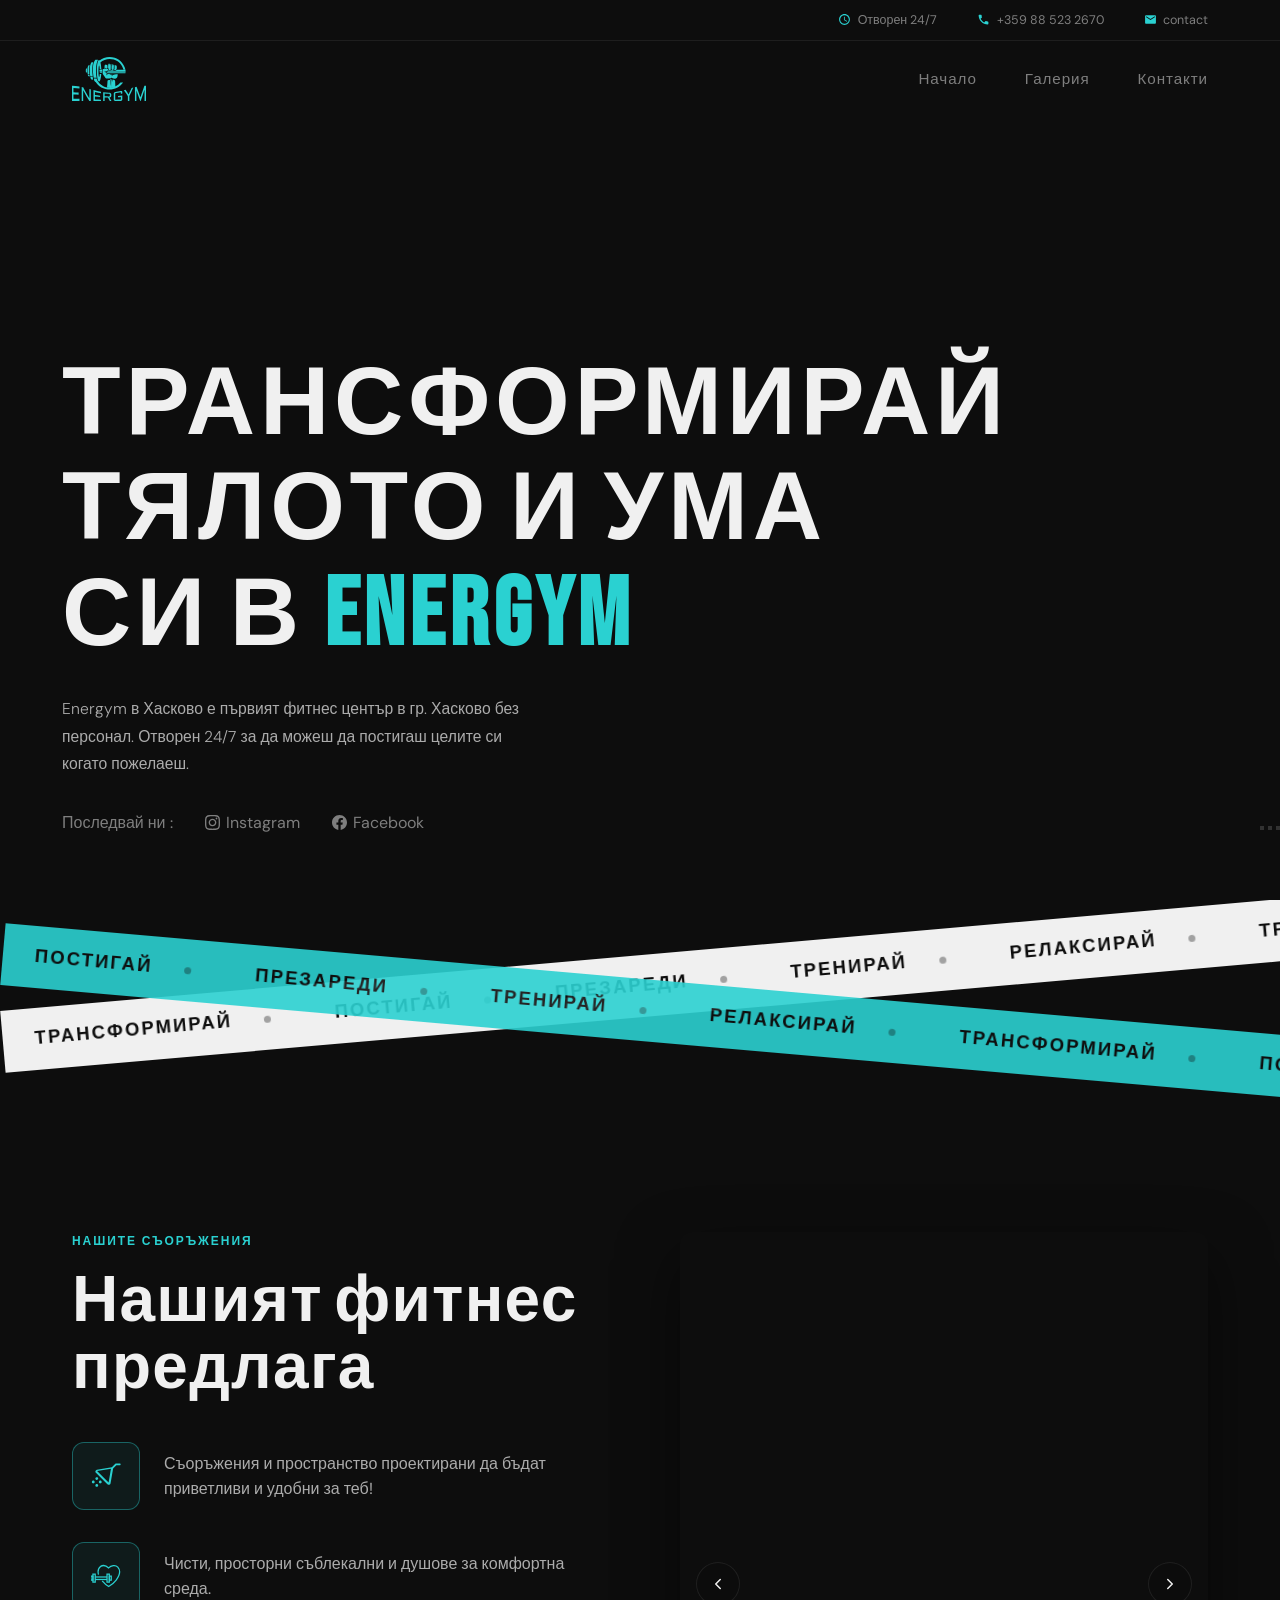
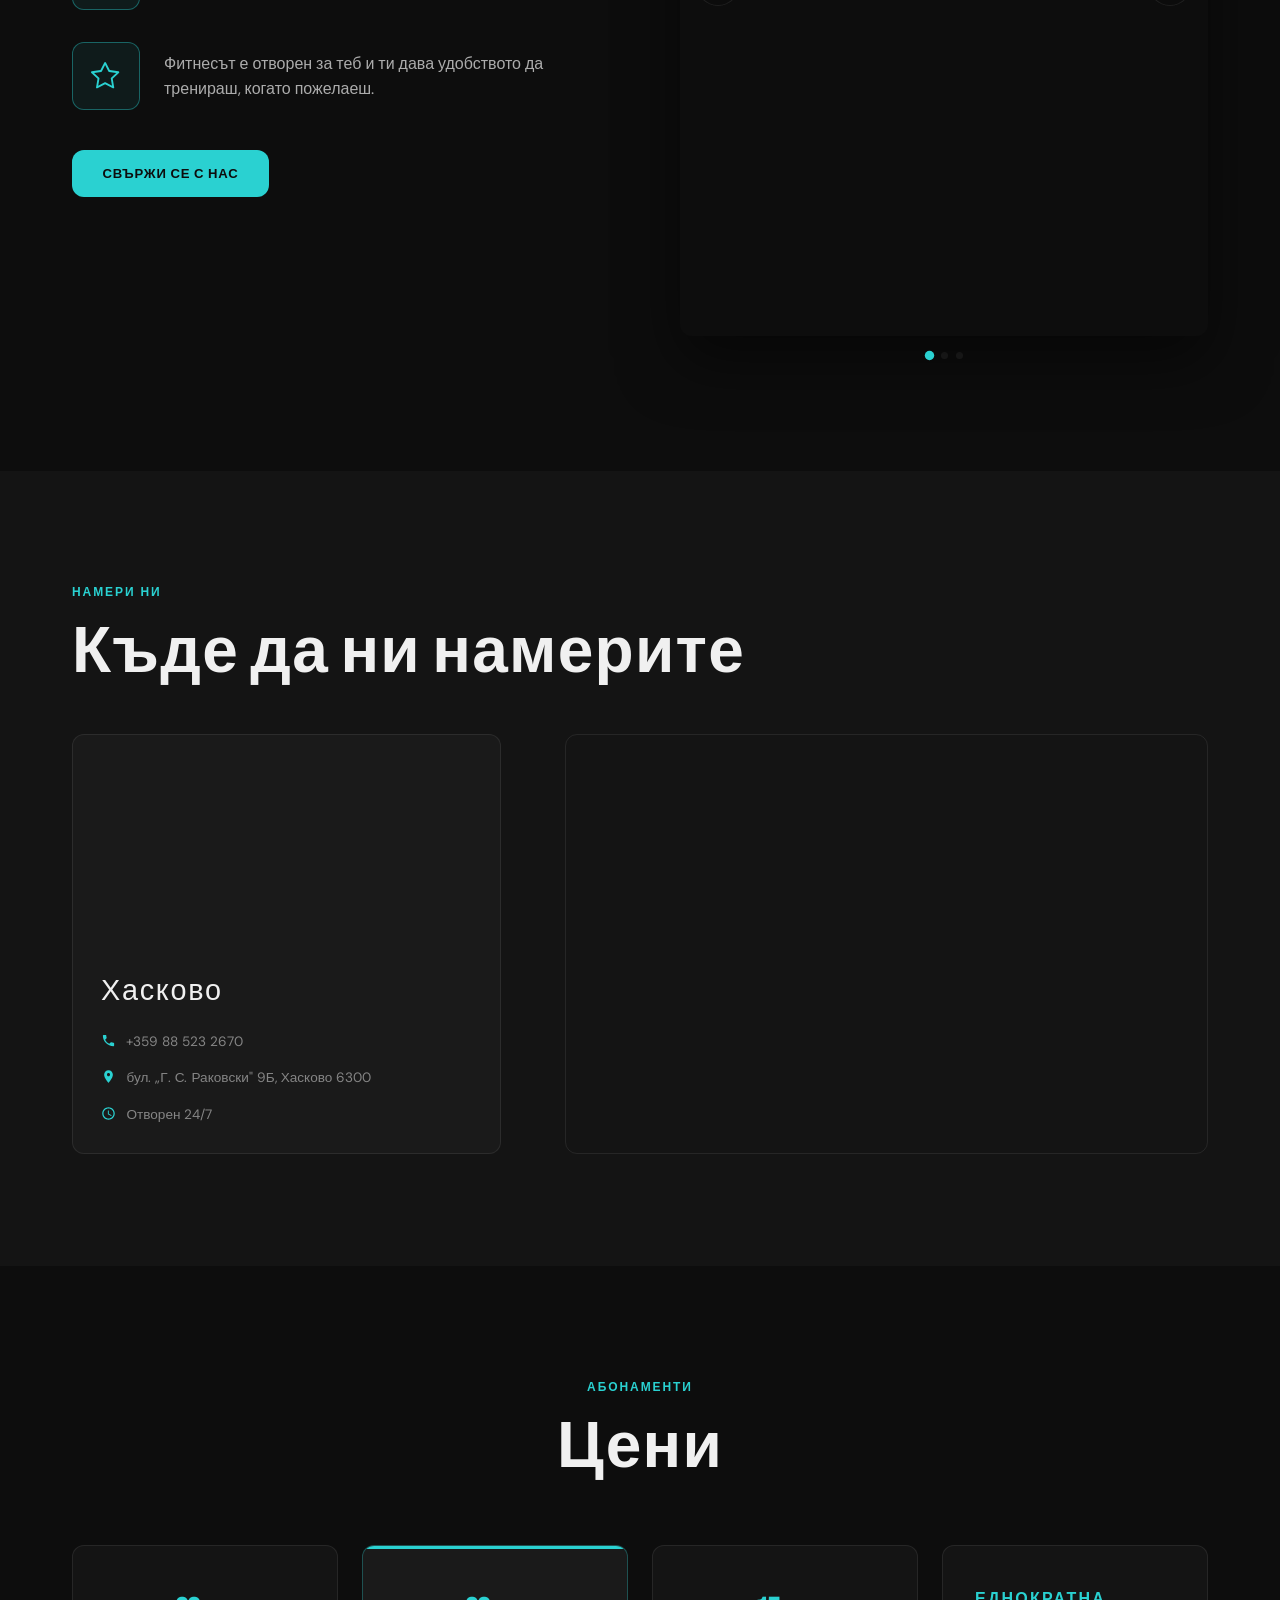
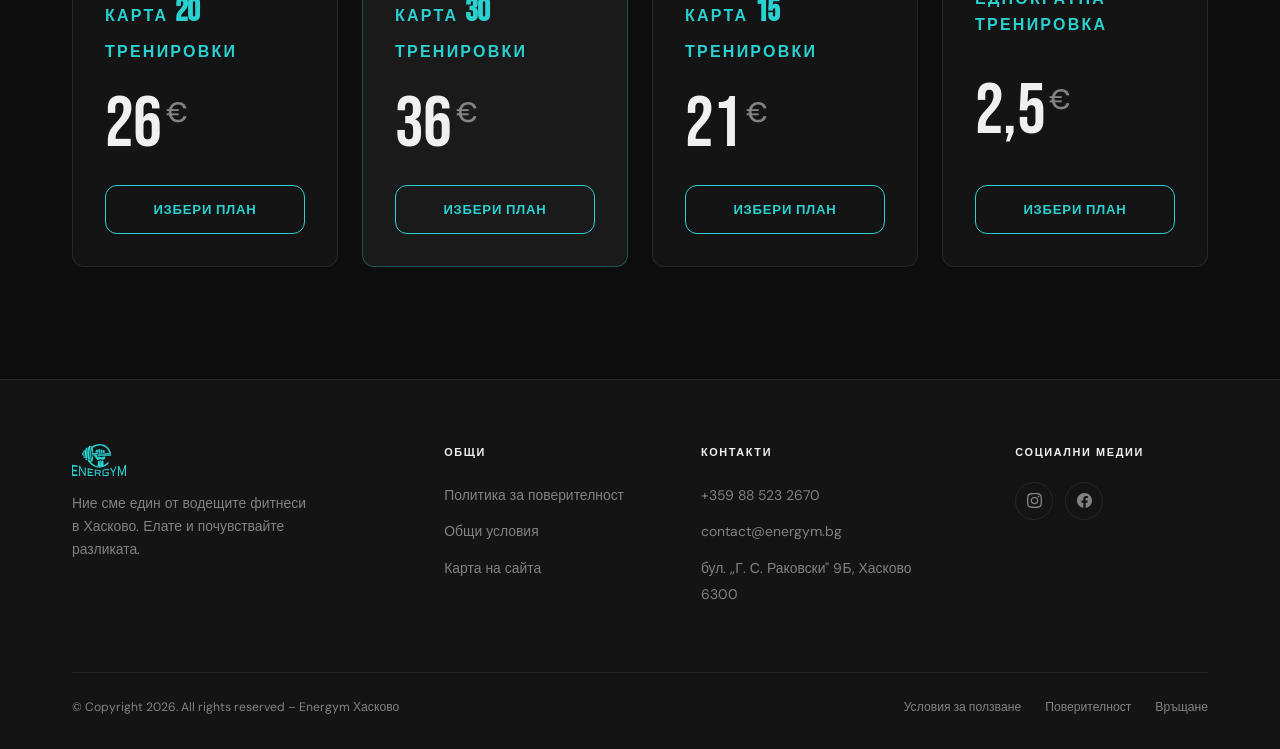
==== index.html @ 78f3a643 "buttons and pricing" ====
<!DOCTYPE html>
<html lang="bg">
<head>
  <meta charset="UTF-8" />
  <meta name="viewport" content="width=device-width, initial-scale=1.0" />
  <title>Energym – feel the change</title>
  <meta name="description" content="Energym е фитнес центърът за всеки, който иска да подобри формата си в модерна, добре оборудвана и подкрепяща среда." />

  <!-- Open Graph -->
  <meta property="og:title"       content="Energym – feel the change" />
  <meta property="og:description" content="Energym е фитнес център в град Хасково." />
  <meta property="og:type"        content="website" />
  <meta property="og:image"       content="assets/images/gym person background.avif" />

  <!-- Favicon (teal version for browser tab) -->
  <link rel="icon" type="image/svg+xml" href="assets/icons/favicon.svg" />

  <!-- Google Fonts -->
  <link rel="preconnect" href="https://fonts.googleapis.com" />
  <link rel="preconnect" href="https://fonts.gstatic.com" crossorigin />
  <link href="https://fonts.googleapis.com/css2?family=Bebas+Neue&family=DM+Sans:ital,opsz,wght@0,9..40,300;0,9..40,400;0,9..40,500;0,9..40,600;1,9..40,300&display=swap" rel="stylesheet" />

  <!-- Stylesheets (load order matters) -->
  <link rel="stylesheet" href="css/tokens.css" />
  <link rel="stylesheet" href="css/base.css" />
  <link rel="stylesheet" href="css/components.css" />
  <link rel="stylesheet" href="css/nav.css" />
  <link rel="stylesheet" href="css/hero.css" />
  <link rel="stylesheet" href="css/ticker.css" />
  <link rel="stylesheet" href="css/facilities.css" />
  <link rel="stylesheet" href="css/location.css" />
  <link rel="stylesheet" href="css/pricing.css" />
  <link rel="stylesheet" href="css/footer.css" />
</head>

<body>

  <!-- ============================================================
       NAVIGATION HEADER
       ============================================================ -->
  
  <header class="site-header" id="site-header">

  <!-- Top info bar — desktop only, hidden on tablet/mobile -->
  <div class="nav-topbar">
    <div class="nav-topbar-inner">

      <div class="nav-topbar-item">
        <svg viewBox="0 0 24 24" xmlns="http://www.w3.org/2000/svg" aria-hidden="true">
          <path d="M12 2C6.48 2 2 6.48 2 12s4.48 10 10 10 10-4.48 10-10S17.52 2 12 2zm0 18c-4.42 0-8-3.58-8-8s3.58-8 8-8 8 3.58 8 8-3.58 8-8 8zm.5-13H11v6l5.25 3.15.75-1.23-4.5-2.67V7z"/>
        </svg>
        <span>Отворен 24/7</span>
      </div>

      <div class="nav-topbar-item">
        <svg viewBox="0 0 24 24" xmlns="http://www.w3.org/2000/svg" aria-hidden="true">
          <path d="M6.62 10.79c1.44 2.83 3.76 5.14 6.59 6.59l2.2-2.2c.27-.27.67-.36 1.02-.24 1.12.37 2.33.57 3.57.57.55 0 1 .45 1 1V20c0 .55-.45 1-1 1-9.39 0-17-7.61-17-17 0-.55.45-1 1-1h3.5c.55 0 1 .45 1 1 0 1.25.2 2.45.57 3.57.11.35.03.74-.25 1.02l-2.2 2.2z"/>
        </svg>
        <a href="tel:+359885232670">+359 88 523 2670</a>
      </div>

      <div class="nav-topbar-item">
        <svg viewBox="0 0 24 24" xmlns="http://www.w3.org/2000/svg" aria-hidden="true">
          <path d="M20 4H4c-1.1 0-2 .9-2 2v12c0 1.1.9 2 2 2h16c1.1 0 2-.9 2-2V6c0-1.1-.9-2-2-2zm0 4l-8 5-8-5V6l8 5 8-5v2z"/>
        </svg>
        <a href="mailto:contact@energym.bg">contact</a>
      </div>

    </div>
  </div>

  <!-- Main nav row: logo + desktop links -->
  <div class="nav-main-row">

    <!-- Logo — always visible, always left -->
    <a href="index.html" class="nav-logo-link" aria-label="Energym home">
      <img src="assets/icons/logo.svg" alt="Energym logo" class="nav-logo-img" />
    </a>

    <!-- Desktop links — hidden on tablet and mobile -->
    <nav aria-label="Main navigation">
      <ul class="nav-links" role="list">
        <li><a href="#hero">Начало</a></li>
        <li><a href="#gallery">Галерия</a></li>
        <li><a href="#contact">Контакти</a></li>
      </ul>
    </nav>

    <!-- Hamburger — visible on tablet and mobile only -->
    <button class="nav-toggle" id="nav-toggle" aria-label="Open menu" aria-expanded="false">
      <span></span>
      <span></span>
      <span></span>
    </button>

  </div>

</header>

<!-- Mobile/tablet overlay menu -->
<nav class="mobile-menu" id="mobile-menu" aria-label="Mobile navigation">
  <button class="mobile-close" id="mobile-close" aria-label="Close menu">✕</button>
  <a href="#hero">Начало</a>
  <a href="#gallery">Галерия</a>
  <a href="#contact">Контакти</a>
</nav>




  <!-- ============================================================
       HERO
       ============================================================ -->
  <section class="hero" id="hero" aria-label="Hero">

    <!-- Rotating background images -->
    <div class="hero-bg" aria-hidden="true">
      <div class="hero-bg-slide active"></div>
      <div class="hero-bg-slide"></div>
      <div class="hero-bg-slide"></div>
    </div>

    <!-- Dark gradient overlay -->
    <div class="hero-overlay" aria-hidden="true"></div>

    <!-- Text content -->
    <div class="hero-content">
      <h1 class="hero-title reveal">
        Трансформирай<br />
        тялото и ума<br />
        си в <span class="highlight">energym</span>
      </h1>

      <p class="hero-subtitle reveal reveal-d1">
        Energym в Хасково е първият фитнес център в гр. Хасково без персонал.
        Отворен 24/7 за да можеш да постигаш целите си когато пожелаеш.
      </p>

       <!-- Hero actions invisible for
        <div class="hero-actions reveal reveal-d2">
        <a href="#pricing" class="btn btn-primary">Виж цените</a>
        <a href="#about"   class="btn btn-outline">Научи повече</a>
      </div>
      -->
     

      <div class="hero-social reveal reveal-d3">
        <span>Последвай ни :</span>

        <a href="https://www.instagram.com/energym_haskovo/"
           class="hero-social-link"
           target="_blank" rel="noopener"
           aria-label="Instagram">
          <!-- Instagram icon -->
          <svg viewBox="0 0 24 24" xmlns="http://www.w3.org/2000/svg" aria-hidden="true">
            <path d="M12 2.163c3.204 0 3.584.012 4.85.07 3.252.148 4.771 1.691 4.919 4.919.058 1.265.069 1.645.069 4.849 0 3.205-.012 3.584-.069 4.849-.149 3.225-1.664 4.771-4.919 4.919-1.266.058-1.644.07-4.85.07-3.204 0-3.584-.012-4.849-.07-3.26-.149-4.771-1.699-4.919-4.92-.058-1.265-.07-1.644-.07-4.849 0-3.204.013-3.583.07-4.849.149-3.227 1.664-4.771 4.919-4.919 1.266-.057 1.645-.069 4.849-.069zm0-2.163c-3.259 0-3.667.014-4.947.072-4.358.2-6.78 2.618-6.98 6.98-.059 1.281-.073 1.689-.073 4.948 0 3.259.014 3.668.072 4.948.2 4.358 2.618 6.78 6.98 6.98 1.281.058 1.689.072 4.948.072 3.259 0 3.668-.014 4.948-.072 4.354-.2 6.782-2.618 6.979-6.98.059-1.28.073-1.689.073-4.948 0-3.259-.014-3.667-.072-4.947-.196-4.354-2.617-6.78-6.979-6.98-1.281-.059-1.69-.073-4.949-.073zm0 5.838c-3.403 0-6.162 2.759-6.162 6.162s2.759 6.163 6.162 6.163 6.162-2.759 6.162-6.163c0-3.403-2.759-6.162-6.162-6.162zm0 10.162c-2.209 0-4-1.79-4-4 0-2.209 1.791-4 4-4s4 1.791 4 4c0 2.21-1.791 4-4 4zm6.406-11.845c-.796 0-1.441.645-1.441 1.44s.645 1.44 1.441 1.44c.795 0 1.439-.645 1.439-1.44s-.644-1.44-1.439-1.44z"/>
          </svg>
          Instagram
        </a>

        <a href="https://www.facebook.com/profile.php?id=100078097128902"
           class="hero-social-link"
           target="_blank" rel="noopener"
           aria-label="Facebook">
          <!-- Facebook icon -->
          <svg viewBox="0 0 24 24" xmlns="http://www.w3.org/2000/svg" aria-hidden="true">
            <path d="M24 12.073c0-6.627-5.373-12-12-12s-12 5.373-12 12c0 5.99 4.388 10.954 10.125 11.854v-8.385H7.078v-3.47h3.047V9.43c0-3.007 1.792-4.669 4.533-4.669 1.312 0 2.686.235 2.686.235v2.953H15.83c-1.491 0-1.956.925-1.956 1.874v2.25h3.328l-.532 3.47h-2.796v8.385C19.612 23.027 24 18.062 24 12.073z"/>
          </svg>
          Facebook
        </a>
      </div>
    </div>

    <!-- Slide indicator dots -->
    <div class="hero-dots" aria-label="Slide indicators">
      <button class="hero-dot active" data-index="0" aria-label="Slide 1"></button>
      <button class="hero-dot"        data-index="1" aria-label="Slide 2"></button>
      <button class="hero-dot"        data-index="2" aria-label="Slide 3"></button>
    </div>
  </section>


  <!-- ============================================================
       CROSSED TICKER STRIPS
       Two diagonal marquee bands (white + teal) crossing in X.
       ============================================================ -->
  <div class="ticker-section" aria-hidden="true">

    <!-- White strip — tilts up-right, scrolls right -->
    <div class="ticker-strip ticker-strip--white">
      <div class="ticker-track">
        <!-- Items duplicated so the loop is seamless at -50% -->
        <span class="ticker-item">ТРАНСФОРМИРАЙ<span class="ticker-dot"></span></span>
        <span class="ticker-item">ПОСТИГАЙ<span class="ticker-dot"></span></span>
        <span class="ticker-item">ПРЕЗАРЕДИ<span class="ticker-dot"></span></span>
        <span class="ticker-item">ТРЕНИРАЙ<span class="ticker-dot"></span></span>
        <span class="ticker-item">РЕЛАКСИРАЙ<span class="ticker-dot"></span></span>
        <!-- duplicate -->
        <span class="ticker-item">ТРАНСФОРМИРАЙ<span class="ticker-dot"></span></span>
        <span class="ticker-item">ПОСТИГАЙ<span class="ticker-dot"></span></span>
        <span class="ticker-item">ПРЕЗАРЕДИ<span class="ticker-dot"></span></span>
        <span class="ticker-item">ТРЕНИРАЙ<span class="ticker-dot"></span></span>
        <span class="ticker-item">РЕЛАКСИРАЙ<span class="ticker-dot"></span></span>
      </div>
    </div>

    <!-- Teal strip — tilts down-right, scrolls left (reverse) -->
    <div class="ticker-strip ticker-strip--teal">
      <div class="ticker-track">
        <span class="ticker-item">ПОСТИГАЙ<span class="ticker-dot"></span></span>
        <span class="ticker-item">ПРЕЗАРЕДИ<span class="ticker-dot"></span></span>
        <span class="ticker-item">ТРЕНИРАЙ<span class="ticker-dot"></span></span>
        <span class="ticker-item">РЕЛАКСИРАЙ<span class="ticker-dot"></span></span>
        <span class="ticker-item">ТРАНСФОРМИРАЙ<span class="ticker-dot"></span></span>
        <!-- duplicate -->
        <span class="ticker-item">ПОСТИГАЙ<span class="ticker-dot"></span></span>
        <span class="ticker-item">ПРЕЗАРЕДИ<span class="ticker-dot"></span></span>
        <span class="ticker-item">ТРЕНИРАЙ<span class="ticker-dot"></span></span>
        <span class="ticker-item">РЕЛАКСИРАЙ<span class="ticker-dot"></span></span>
        <span class="ticker-item">ТРАНСФОРМИРАЙ<span class="ticker-dot"></span></span>
        <!-- duplicate -->
        <span class="ticker-item">ПОСТИГАЙ<span class="ticker-dot"></span></span>
        <span class="ticker-item">ПРЕЗАРЕДИ<span class="ticker-dot"></span></span>
        <span class="ticker-item">ТРЕНИРАЙ<span class="ticker-dot"></span></span>
        <span class="ticker-item">РЕЛАКСИРАЙ<span class="ticker-dot"></span></span>
        <span class="ticker-item">ТРАНСФОРМИРАЙ<span class="ticker-dot"></span></span>
      </div>
    </div>

  </div>


  <!-- ============================================================
       FACILITIES / ABOUT
       ============================================================ -->
  <section class="facilities section" id="about" aria-label="Facilities">
    <div class="container">
      <div class="facilities-layout">

        <!-- Text column -->
        <div class="facilities-text">
          <span class="section-label reveal">Нашите съоръжения</span>
          <h2 class="section-title reveal reveal-d1">Нашият фитнес предлага</h2>

          <ul class="facilities-features">

            <!-- Feature 1: Equipment -->
            <li class="facility-feature reveal reveal-d2">
              <div class="facility-icon" aria-hidden="true">
                <!-- Stationary bike / gym equipment icon -->
                <svg viewBox="0 0 30 27" xmlns="http://www.w3.org/2000/svg">
                  <path d="M 7.182 22.92 C 7.182 23.196 7.099 23.465 6.945 23.694 C 6.79 23.923 6.571 24.101 6.314 24.206 C 6.057 24.312 5.774 24.339 5.501 24.286 C 5.229 24.232 4.978 24.099 4.781 23.905 C 4.585 23.71 4.451 23.462 4.396 23.192 C 4.342 22.922 4.37 22.642 4.476 22.387 C 4.583 22.133 4.763 21.916 4.994 21.763 C 5.226 21.61 5.498 21.528 5.776 21.528 C 6.149 21.528 6.506 21.675 6.77 21.936 C 7.034 22.197 7.182 22.551 7.182 22.92 Z M 9.271 18.096 C 8.993 18.096 8.721 18.178 8.49 18.331 C 8.259 18.484 8.078 18.701 7.972 18.955 C 7.866 19.21 7.838 19.49 7.892 19.76 C 7.946 20.03 8.08 20.278 8.277 20.473 C 8.474 20.667 8.724 20.8 8.997 20.854 C 9.27 20.907 9.552 20.88 9.809 20.774 C 10.066 20.669 10.286 20.491 10.44 20.262 C 10.595 20.033 10.677 19.764 10.677 19.488 C 10.677 19.119 10.529 18.765 10.266 18.504 C 10.002 18.243 9.644 18.096 9.271 18.096 Z M 2.28 18.096 C 2.002 18.096 1.73 18.178 1.499 18.331 C 1.268 18.484 1.087 18.701 0.981 18.955 C 0.874 19.21 0.847 19.49 0.901 19.76 C 0.955 20.03 1.089 20.278 1.286 20.473 C 1.482 20.667 1.733 20.8 2.006 20.854 C 2.279 20.907 2.561 20.88 2.818 20.774 C 3.075 20.669 3.295 20.491 3.449 20.262 C 3.604 20.033 3.686 19.764 3.686 19.488 C 3.686 19.119 3.538 18.765 3.274 18.504 C 3.011 18.243 2.653 18.096 2.28 18.096 Z M 5.776 14.664 C 5.498 14.664 5.226 14.746 4.994 14.899 C 4.763 15.052 4.583 15.269 4.476 15.523 C 4.37 15.778 4.342 16.058 4.396 16.328 C 4.451 16.598 4.585 16.846 4.781 17.041 C 4.978 17.235 5.229 17.368 5.501 17.422 C 5.774 17.475 6.057 17.448 6.314 17.342 C 6.571 17.237 6.79 17.059 6.945 16.83 C 7.099 16.601 7.182 16.332 7.182 16.056 C 7.182 15.687 7.034 15.333 6.77 15.072 C 6.506 14.811 6.149 14.664 5.776 14.664 Z M 29.682 1.864 C 29.682 2.11 29.583 2.346 29.407 2.52 C 29.231 2.694 28.993 2.792 28.744 2.792 L 25.382 2.792 L 22.118 6.024 L 19.58 20.734 C 19.523 21.07 19.374 21.384 19.148 21.642 C 18.923 21.899 18.63 22.09 18.302 22.194 C 17.974 22.298 17.624 22.31 17.289 22.23 C 16.955 22.15 16.649 21.98 16.406 21.739 L 4.921 10.369 C 4.677 10.128 4.506 9.825 4.424 9.493 C 4.343 9.162 4.356 8.814 4.461 8.49 C 4.567 8.165 4.76 7.875 5.021 7.652 C 5.282 7.429 5.6 7.281 5.94 7.225 L 20.792 4.711 L 24.057 1.48 C 24.23 1.307 24.437 1.17 24.664 1.076 C 24.892 0.983 25.136 0.935 25.382 0.936 L 28.744 0.936 C 28.993 0.936 29.231 1.034 29.407 1.208 C 29.583 1.382 29.682 1.618 29.682 1.864 Z M 19.97 6.276 L 6.117 8.621 L 17.602 19.99 Z" fill="currentColor"/>
                </svg>
              </div>
              <div class="facility-feature-text">
                Съоръжения и пространство проектирани да бъдат приветливи и удобни за теб!
              </div>
            </li>

            <!-- Feature 2: Showers / changing rooms -->
            <li class="facility-feature reveal reveal-d3">
              <div class="facility-icon" aria-hidden="true">
                <!-- Shower icon -->
                <svg viewBox="0 0 36 28" xmlns="http://www.w3.org/2000/svg">
                  <g transform="translate(0 11.818)">
                    <path d="M 3.687 9.384 C 2.928 9.384 2.313 9.384 2.313 9.384 L 2.313 0 C 2.313 0 2.928 0 3.687 0 L 3.687 0 C 4.445 0 5.06 0 5.06 0 L 5.06 9.384 C 5.06 9.384 4.445 9.384 3.687 9.384 Z" fill="none" stroke="currentColor" stroke-width="1.5" stroke-miterlimit="10"/>
                    <path d="M 20.602 9.384 C 21.361 9.384 21.976 9.384 21.976 9.384 L 21.976 0 C 21.976 0 21.361 0 20.602 0 L 20.602 0 C 19.844 0 19.229 0 19.229 0 L 19.229 9.384 C 19.229 9.384 19.844 9.384 20.602 9.384 Z" fill="none" stroke="currentColor" stroke-width="1.5" stroke-miterlimit="10"/>
                    <path d="M 1.157 7.195 C 0.518 7.195 0 7.195 0 7.195 L 0 2.351 C 0 2.351 0.518 2.351 1.157 2.351 L 1.157 2.351 C 1.795 2.351 2.313 2.351 2.313 2.351 L 2.313 7.195 C 2.313 7.195 1.795 7.195 1.157 7.195 Z" fill="none" stroke="currentColor" stroke-width="1.5" stroke-miterlimit="10"/>
                    <path d="M 23.133 7.195 C 23.771 7.195 24.289 7.195 24.289 7.195 L 24.289 2.351 C 24.289 2.351 23.771 2.351 23.133 2.351 L 23.133 2.351 C 22.494 2.351 21.976 2.351 21.976 2.351 L 21.976 7.195 C 21.976 7.195 22.494 7.195 23.133 7.195 Z" fill="none" stroke="currentColor" stroke-width="1.5" stroke-miterlimit="10"/>
                    <path d="M 5.06 3.37 L 19.229 3.37" fill="none" stroke="currentColor" stroke-width="1.5" stroke-miterlimit="10"/>
                    <path d="M 5.06 6.349 L 19.229 6.349" fill="none" stroke="currentColor" stroke-width="1.5" stroke-miterlimit="10"/>
                  </g>
                  <path d="M 8.96 12.446 C 7.923 8.108 8.311 4.651 11.552 2.482 C 14.274 0.787 18.292 1.6 21.208 4.312 C 23.93 1.329 29.504 0.38 32.161 3.363 C 34.818 6.345 36.244 10.819 30.217 18.885 C 27.102 23.053 22.245 25.935 21.208 26.545 C 18.422 25.053 14.598 21.325 13.431 19.902" fill="none" stroke="currentColor" stroke-width="1.5" stroke-miterlimit="10"/>
                </svg>
              </div>
              <div class="facility-feature-text">
                Чисти, просторни съблекални и душове за комфортна среда.
              </div>
            </li>

            <!-- Feature 3: Staff / personal support -->
            <li class="facility-feature reveal reveal-d4">
              <div class="facility-icon" aria-hidden="true">
                <!-- Dumbbell + heart icon -->
                <svg viewBox="0 0 17 17" xmlns="http://www.w3.org/2000/svg">
                    <path d="M2.866 14.85c-.078.444.36.791.746.593l4.39-2.256 4.389 2.256c.386.198.824-.149.746-.592l-.83-4.73 3.522-3.356c.33-.314.16-.888-.282-.95l-4.898-.696L8.465.792a.513.513 0 0 0-.927 0L5.354 5.12l-4.898.696c-.441.062-.612.636-.283.95l3.523 3.356-.83 4.73zm4.905-2.767-3.686 1.894.694-3.957a.56.56 0 0 0-.163-.505L1.71 6.745l4.052-.576a.53.53 0 0 0 .393-.288L8 2.223l1.847 3.658a.53.53 0 0 0 .393.288l4.052.575-2.906 2.77a.56.56 0 0 0-.163.506l.694 3.957-3.686-1.894a.5.5 0 0 0-.461 0z" fill="currentColor"/>
                </svg>
              </div>
              <div class="facility-feature-text">
                Фитнесът е отворен за теб и ти дава удобството да тренираш, когато пожелаеш.
              </div>
            </li>

          </ul>

        <a href="#contact" class="btn btn-primary reveal reveal-d4">Свържи се с нас</a>
        </div>

        <!-- Gallery carousel column -->
        <div id="gallery" aria-label="Gallery">
          <div class="gallery-carousel reveal reveal-d1">
            <div class="gallery-track" id="gallery-track">
              <div class="gallery-slide" aria-label="Gym photo 1"></div>
              <div class="gallery-slide" aria-label="Gym photo 2"></div>
              <div class="gallery-slide" aria-label="Gym photo 3"></div>
            </div>
            <button class="gallery-btn gallery-btn-prev" id="gallery-prev" aria-label="Previous photo">
              <svg viewBox="0 0 24 24" aria-hidden="true"><polyline points="15 18 9 12 15 6"/></svg>
            </button>
            <button class="gallery-btn gallery-btn-next" id="gallery-next" aria-label="Next photo">
              <svg viewBox="0 0 24 24" aria-hidden="true"><polyline points="9 18 15 12 9 6"/></svg>
            </button>
          </div>

          <!-- Gallery dots -->
          <div class="gallery-dots" aria-label="Gallery slide indicators">
            <button class="gallery-dot active" data-index="0" aria-label="Photo 1"></button>
            <button class="gallery-dot"        data-index="1" aria-label="Photo 2"></button>
            <button class="gallery-dot"        data-index="2" aria-label="Photo 3"></button>
          </div>
        </div>

      </div>
    </div>
  </section>


  <!-- ============================================================
       LOCATION
       ============================================================ -->
  <section class="location section" id="location" aria-label="Location">
    <div class="container">
      <span class="section-label reveal">Намери ни</span>
      <h2 class="section-title reveal reveal-d1" style="margin-bottom:3rem;">
        Къде да ни намерите
      </h2>

      <div class="location-layout">

        <!-- Info card -->
        <div class="location-card reveal reveal-d2">
          <div class="location-card-photo" aria-hidden="true"></div>
          <div class="location-card-body">
            <div class="location-city">Хасково</div>

            <!-- Phone -->
            <div class="location-detail">
              <svg class="location-detail-icon" viewBox="0 0 24 24" xmlns="http://www.w3.org/2000/svg" aria-hidden="true">
                <path d="M6.62 10.79c1.44 2.83 3.76 5.14 6.59 6.59l2.2-2.2c.27-.27.67-.36 1.02-.24 1.12.37 2.33.57 3.57.57.55 0 1 .45 1 1V20c0 .55-.45 1-1 1-9.39 0-17-7.61-17-17 0-.55.45-1 1-1h3.5c.55 0 1 .45 1 1 0 1.25.2 2.45.57 3.57.11.35.03.74-.25 1.02l-2.2 2.2z"/>
              </svg>
              <a href="tel:+359885232670">+359 88 523 2670</a>
            </div>

            <!-- Address -->
            <div class="location-detail">
              <svg class="location-detail-icon" viewBox="0 0 24 24" xmlns="http://www.w3.org/2000/svg" aria-hidden="true">
                <path d="M12 2C8.13 2 5 5.13 5 9c0 5.25 7 13 7 13s7-7.75 7-13c0-3.87-3.13-7-7-7zm0 9.5c-1.38 0-2.5-1.12-2.5-2.5s1.12-2.5 2.5-2.5 2.5 1.12 2.5 2.5-1.12 2.5-2.5 2.5z"/>
              </svg>
              <span>бул. „Г. С. Раковски" 9Б, Хасково 6300</span>
            </div>

            <!-- Hours -->
            <div class="location-detail">
              <svg class="location-detail-icon" viewBox="0 0 24 24" xmlns="http://www.w3.org/2000/svg" aria-hidden="true">
                <path d="M12 2C6.48 2 2 6.48 2 12s4.48 10 10 10 10-4.48 10-10S17.52 2 12 2zm0 18c-4.42 0-8-3.58-8-8s3.58-8 8-8 8 3.58 8 8-3.58 8-8 8zm.5-13H11v6l5.25 3.15.75-1.23-4.5-2.67V7z"/>
              </svg>
              <div>
                <div>Отворен 24/7</div>
              </div>
            </div>
          </div>
        </div>

        <!-- Google Map -->
        <div class="location-map reveal reveal-d3">
          <iframe
            src="https://maps.google.com/maps?q=bul.+G.S.Rakovski+11a+Haskovo+Bulgaria&z=15&output=embed"
            allowfullscreen
            loading="lazy"
            referrerpolicy="no-referrer-when-downgrade"
            title="Energym location map"
          ></iframe>
        </div>

      </div>
    </div>
  </section>


  <!-- ============================================================
       PRICING
       ============================================================ -->
  <section class="pricing section" id="pricing" aria-label="Pricing">
    <div class="container">

      <div class="pricing-header">
        <span class="section-label reveal">Абонаменти</span>
        <h2 class="section-title reveal reveal-d1">Цени</h2>
      </div>

      <div class="pricing-grid">

        <!-- ---- 20 workouts ---- -->
        <div class="pricing-card reveal">
          <div class="pricing-badge">Карта <span class="workoutamount">20</span> тренировки</div>
          <div class="pricing-price">
            <span class="pricing-amount">26</span>
            <span class="pricing-currency">€</span>
          </div>
          <a href="#" class="btn btn-outline" target="_blank" rel="noopener">
            Избери план
          </a>
        </div>

        <!-- ---- 30 workouts ---- -->
        <div class="pricing-card featured reveal reveal-d1">
          <div class="pricing-badge">Карта <span class="workoutamount">30</span> тренировки</div>
          <div class="pricing-price">
            <span class="pricing-amount">36</span>
            <span class="pricing-currency">€</span>
          </div>
          <a href="#" class="btn btn-outline" target="_blank" rel="noopener">
            Избери план
          </a>
        </div>

        <!-- ---- 15 workouts ---- -->
        <div class="pricing-card reveal reveal-d2">
          <div class="pricing-badge">Карта <span class="workoutamount">15</span> тренировки</div>
          <div class="pricing-price">
            <span class="pricing-amount">21</span>
            <span class="pricing-currency">€</span>
          </div>
          <a href="#" class="btn btn-outline" target="_blank" rel="noopener">
            Избери план
          </a>
      </div>

        <!-- ---- One time training price ---- -->
        <div class="pricing-card reveal reveal-d2">
          <div class="pricing-badge">Еднократна Тренировка</div>
          <div class="pricing-price">
            <span class="pricing-amount">2,5</span>
            <span class="pricing-currency">€</span>
          </div>
          <a href="#" class="btn btn-outline" target="_blank" rel="noopener">
            Избери план</a>
        </div>
        
    </div>
  </section>


  <!-- ============================================================
       FOOTER
       ============================================================ -->
  <footer class="site-footer" id="contact" aria-label="Site footer">
    <div class="container">

      <div class="footer-grid">

        <!-- Brand -->
        <div class="footer-brand">
          <img src="assets/icons/logo.svg" alt="Energym logo" class="footer-logo" />
          <p class="footer-tagline">
            Ние сме един от водещите фитнеси в Хасково. Елате и почувствайте разликата.
          </p>
        </div>

        <!-- Support links -->
        <div>
          <div class="footer-col-title">Общи</div>
          <ul class="footer-links">
            <li><a href="policy.html">Политика за поверителност</a></li>
            <li><a href="terms.html">Общи условия</a></li>
            <li><a href="sitemap.html">Карта на сайта</a></li>
          </ul>
        </div>

        <!-- Contact details -->
        <div>
          <div class="footer-col-title">Контакти</div>
          <ul class="footer-links">
            <li><a href="tel:+359885232670">+359 88 523 2670</a></li>
            <li><a href="mailto:contact@energym.bg">contact@energym.bg</a></li>
            <li>
              <a href="https://maps.google.com/?q=Haskovo+Rakovski+9B"
                 target="_blank" rel="noopener">
                бул. „Г. С. Раковски" 9Б, Хасково 6300
              </a>
            </li>
          </ul>
        </div>

        <!-- Social media -->
        <div>
          <div class="footer-col-title">Социални медии</div>
          <div class="footer-social-row">

            <a href="https://www.instagram.com/energym_haskovo/"
               class="footer-social-btn"
               target="_blank" rel="noopener"
               aria-label="Instagram">
              <svg viewBox="0 0 24 24" aria-hidden="true">
                <path d="M12 2.163c3.204 0 3.584.012 4.85.07 3.252.148 4.771 1.691 4.919 4.919.058 1.265.069 1.645.069 4.849 0 3.205-.012 3.584-.069 4.849-.149 3.225-1.664 4.771-4.919 4.919-1.266.058-1.644.07-4.85.07-3.204 0-3.584-.012-4.849-.07-3.26-.149-4.771-1.699-4.919-4.92-.058-1.265-.07-1.644-.07-4.849 0-3.204.013-3.583.07-4.849.149-3.227 1.664-4.771 4.919-4.919 1.266-.057 1.645-.069 4.849-.069zm0-2.163c-3.259 0-3.667.014-4.947.072-4.358.2-6.78 2.618-6.98 6.98-.059 1.281-.073 1.689-.073 4.948 0 3.259.014 3.668.072 4.948.2 4.358 2.618 6.78 6.98 6.98 1.281.058 1.689.072 4.948.072 3.259 0 3.668-.014 4.948-.072 4.354-.2 6.782-2.618 6.979-6.98.059-1.28.073-1.689.073-4.948 0-3.259-.014-3.667-.072-4.947-.196-4.354-2.617-6.78-6.979-6.98-1.281-.059-1.69-.073-4.949-.073zm0 5.838c-3.403 0-6.162 2.759-6.162 6.162s2.759 6.163 6.162 6.163 6.162-2.759 6.162-6.163c0-3.403-2.759-6.162-6.162-6.162zm0 10.162c-2.209 0-4-1.79-4-4 0-2.209 1.791-4 4-4s4 1.791 4 4c0 2.21-1.791 4-4 4zm6.406-11.845c-.796 0-1.441.645-1.441 1.44s.645 1.44 1.441 1.44c.795 0 1.439-.645 1.439-1.44s-.644-1.44-1.439-1.44z"/>
              </svg>
            </a>

            <a href="https://www.facebook.com/profile.php?id=100078097128902"
               class="footer-social-btn"
               target="_blank" rel="noopener"
               aria-label="Facebook">
              <svg viewBox="0 0 24 24" aria-hidden="true">
                <path d="M24 12.073c0-6.627-5.373-12-12-12s-12 5.373-12 12c0 5.99 4.388 10.954 10.125 11.854v-8.385H7.078v-3.47h3.047V9.43c0-3.007 1.792-4.669 4.533-4.669 1.312 0 2.686.235 2.686.235v2.953H15.83c-1.491 0-1.956.925-1.956 1.874v2.25h3.328l-.532 3.47h-2.796v8.385C19.612 23.027 24 18.062 24 12.073z"/>
              </svg>
            </a>

          </div>
        </div>

      </div><!-- /footer-grid -->

      <!-- Bottom bar -->
      <div class="footer-bottom">
        <p class="footer-copyright">© Copyright 2026. All rights reserved – Energym Хасково</p>
        <nav class="footer-legal" aria-label="Legal links">
          <a href="policy.html">Условия за ползване</a>
          <a href="#">Поверителност</a>
          <a href="#">Връщане</a>
        </nav>
      </div>

    </div>
  </footer>


  <!-- ============================================================
       SCRIPTS (deferred, in dependency order)
       ============================================================ -->
  <script src="js/nav.js"           defer></script>
  <script src="js/hero.js"          defer></script>
  <script src="js/gallery.js"       defer></script>
  <script src="js/scroll-reveal.js" defer></script>

</body>
</html>
---- css/tokens.css ----
/* =============================================================
   ENERGYM — Design Tokens
   Edit this file to change colours, fonts, spacing globally.
   ============================================================= */

:root {
  /* ---- Colours ---- */
  --clr-bg:           #0d0d0d;
  --clr-surface:      #141414;
  --clr-surface-alt:  #1a1a1a;
  --clr-border:       rgba(255, 255, 255, 0.08);
  --clr-border-hover: rgba(42, 209, 209, 0.35);

  --clr-primary:      #2ad1d1;   /* teal */
  --clr-primary-dim:  rgba(42, 209, 209, 0.65);
  --clr-primary-bg:   rgba(42, 209, 209, 0.1);
  --clr-accent:       #dec912;   /* yellow */

  --clr-text:         #f0f0f0;
  --clr-text-muted:   rgba(240, 240, 240, 0.50);
  --clr-text-soft:    rgba(240, 240, 240, 0.70);

  /* ---- Typography ---- */
  --font-display: 'Bebas Neue', sans-serif;
  --font-body:    'DM Sans', sans-serif;

  /* ---- Spacing ---- */
  --sp-xs:  0.5rem;   /*  8px */
  --sp-sm:  1rem;     /* 16px */
  --sp-md:  2rem;     /* 32px */
  --sp-lg:  4rem;     /* 64px */
  --sp-xl:  7rem;     /* 112px */

  /* ---- Layout ---- */
  --container-max: 1200px;
  --nav-height:    72px;
  --radius:        12px;   /* global border-radius */

  /* ---- Motion ---- */
  --ease-out:       cubic-bezier(0.16, 1, 0.3, 1);
  --dur-fast:       180ms;
  --dur-mid:        380ms;
  --dur-slow:       650ms;
}
---- css/base.css ----
/* =============================================================
   ENERGYM — Reset & Base
   ============================================================= */

*, *::before, *::after {
  box-sizing: border-box;
  margin: 0;
  padding: 0;
}

html {
  scroll-behavior: smooth;
  -webkit-text-size-adjust: 100%;
}

body {
  background-color: var(--clr-bg);
  color: var(--clr-text);
  font-family: var(--font-body);
  font-size: 1rem;        /* WAS 1.5rem — too large, made everything oversized */
  line-height: 1.65;
  overflow-x: hidden;
}

a {
  color: inherit;
  text-decoration: none;
}

img, svg {
  display: block;
  max-width: 100%;
}

ul, ol {
  list-style: none;
}

button {
  font-family: inherit;
  cursor: pointer;
}

.container {
  width: 100%;
  max-width: var(--container-max);
  margin-inline: auto;
  padding-inline: var(--sp-md);
}

.section {
  padding-block: var(--sp-xl);
}

.section-label {
  display: block;
  font-family: var(--font-body);
  font-size: 0.75rem;     /* WAS "1 rem" with a space — invalid CSS */
  font-weight: 700;
  letter-spacing: 0.16em;
  text-transform: uppercase;
  color: var(--clr-primary);
  margin-bottom: var(--sp-sm);
}

.section-title {
  font-family: var(--font-display);
  font-size: clamp(2.4rem, 5vw, 4rem);
  line-height: 1.05;
  letter-spacing: 0.02em;
  color: var(--clr-text);
}

.divider {
  width: 100%;
  height: 1px;
  background: var(--clr-border);
}

.reveal {
  opacity: 0;
  transform: translateY(30px);
  transition:
    opacity   var(--dur-slow) var(--ease-out),
    transform var(--dur-slow) var(--ease-out);
}
.reveal.visible {
  opacity: 1;
  transform: none;
}
.reveal-d1 { transition-delay: 0.08s; }
.reveal-d2 { transition-delay: 0.16s; }
.reveal-d3 { transition-delay: 0.24s; }
.reveal-d4 { transition-delay: 0.32s; }
---- css/components.css ----
/* =============================================================
   ENERGYM — Buttons & Shared Components
   ============================================================= */

/* ---- Base button ---- */
.btn {
  display: inline-flex;
  align-items: center;
  justify-content: center;
  gap: 0.5rem;
  padding: 0.8rem 1.9rem;
  border: none;
  border-radius: var(--radius);
  font-family: var(--font-body);
  font-size: 0.82rem;
  font-weight: 600;
  letter-spacing: 0.06em;
  text-transform: uppercase;
  white-space: nowrap;
  cursor: pointer;
  transition:
    background   var(--dur-fast),
    border-color var(--dur-fast),
    color        var(--dur-fast),
    transform    var(--dur-fast) var(--ease-out),
    box-shadow   var(--dur-fast);
}
.btn:hover  { transform: translateY(-2px); }
.btn:active { transform: translateY(0); }

/* ---- Primary (teal fill) ---- */
.btn-primary {
  background: var(--clr-primary);
  color: #0d0d0d;
}
.btn-primary:hover {
  background: #55dede;
  box-shadow: 0 0 24px rgba(42, 209, 209, 0.35);
}

/* ---- Outline (teal border) ---- */
.btn-outline {
  background: transparent;
  color: var(--clr-primary);
  border: 1.5px solid var(--clr-primary);
}
.btn-outline:hover {
  background: var(--clr-primary-bg);
  box-shadow: 0 0 18px rgba(42, 209, 209, 0.2);
}
---- css/nav.css ----
/* =============================================================
   ENERGYM — Navigation
   
   Desktop  (1025px+):  two rows — topbar above, logo+links below
   Tablet   (601–1024px): single row — logo LEFT, burger RIGHT
   Mobile   (up to 600px): single row — logo LEFT, burger RIGHT
   ============================================================= */

/* ============================================================
   DESKTOP BASE STYLES
   ============================================================ */

.site-header {
  position: fixed;
  top: 0; left: 0; right: 0;
  z-index: 200;
  display: flex;
  flex-direction: column;
  transition: background var(--dur-mid), backdrop-filter var(--dur-mid);
}
.site-header.scrolled {
  background: rgba(13, 13, 13, 0.92);
  backdrop-filter: blur(20px);
  -webkit-backdrop-filter: blur(20px);
  border-bottom: 1px solid var(--clr-border);
}

/* ---- Top info bar ---- */
.nav-topbar {
  width: 100%;
  border-bottom: 1px solid rgba(255,255,255,0.07);
  padding-block: 0.6rem;
}
.nav-topbar-inner {
  max-width: var(--container-max);
  margin-inline: auto;
  padding-inline: 2rem;
  display: flex;
  align-items: center;
  justify-content: flex-end;
  gap: 2.5rem;
  font-size: 0.78rem;
  color: var(--clr-text-muted);
}
.nav-topbar-item {
  display: flex;
  align-items: center;
  gap: 0.4rem;
  white-space: nowrap;
}
.nav-topbar-item svg {
  width: 13px; height: 13px;
  fill: var(--clr-primary);
  flex-shrink: 0;
}
.nav-topbar-item a:hover { color: var(--clr-primary); }

/* ---- Main nav row — logo left, links right ---- */
.nav-main-row {
  width: 100%;
  max-width: var(--container-max);
  margin-inline: auto;
  padding-inline: 2rem;
  padding-block: 1rem;
  display: flex;
  align-items: center;
  justify-content: space-between;
}

/* ---- Logo ---- */
.nav-logo-link {
  display: flex;
  align-items: center;
  flex-shrink: 0;
}
.nav-logo-img {
  height: 44px;
  width: auto;
  display: block;
}

/* ---- Desktop nav links ---- */
.nav-links {
  display: flex;
  align-items: center;
  gap: 3rem;
  list-style: none;
}
.nav-links a {
  font-size: 0.95rem;
  font-weight: 500;
  color: var(--clr-text-muted);
  letter-spacing: 0.06em;
  white-space: nowrap;
  position: relative;
  transition: color var(--dur-fast);
}
.nav-links a::after {
  content: '';
  position: absolute;
  bottom: -4px; left: 0;
  width: 0; height: 1.5px;
  background: var(--clr-primary);
  transition: width var(--dur-mid) var(--ease-out);
}
.nav-links a:hover        { color: var(--clr-text); }
.nav-links a:hover::after { width: 100%; }

/* ---- Hamburger — hidden on desktop ---- */
.nav-toggle {
  display: none;
  flex-direction: column;
  justify-content: center;
  align-items: center;
  gap: 6px;
  width: 44px;
  height: 44px;
  background: none;
  border: none;
  padding: 0;
  cursor: pointer;
  flex-shrink: 0;
  -webkit-tap-highlight-color: transparent;
}
.nav-toggle span {
  display: block;
  width: 26px;
  height: 2px;
  background: #f0f0f0;
  border-radius: 2px;
  transition: transform var(--dur-mid) var(--ease-out), opacity var(--dur-fast);
}
.nav-toggle.open span:nth-child(1) { transform: translateY(8px) rotate(45deg); }
.nav-toggle.open span:nth-child(2) { opacity: 0; }
.nav-toggle.open span:nth-child(3) { transform: translateY(-8px) rotate(-45deg); }

/* ============================================================
   OVERLAY MENU (mobile + tablet)
   ============================================================ */
.mobile-menu {
  display: none;
  position: fixed;
  inset: 0;
  background: rgba(13, 13, 13, 0.97);
  z-index: 300;
  flex-direction: column;
  align-items: center;
  justify-content: center;
  gap: 3rem;
  opacity: 0;
  pointer-events: none;
  transition: opacity var(--dur-mid) var(--ease-out);
}
.mobile-menu.open {
  opacity: 1;
  pointer-events: auto;
}
.mobile-menu a {
  font-family: var(--font-display);
  font-size: 3rem;
  letter-spacing: 0.1em;
  color: var(--clr-text);
  transition: color var(--dur-fast);
}
.mobile-menu a:hover,
.mobile-menu a:active { color: var(--clr-primary); }

.mobile-close {
  position: absolute;
  top: 1.25rem; right: 1.25rem;
  width: 44px; height: 44px;
  display: flex; align-items: center; justify-content: center;
  font-size: 1.5rem;
  background: none;
  border: none;
  color: var(--clr-text-muted);
  cursor: pointer;
  -webkit-tap-highlight-color: transparent;
  transition: color var(--dur-fast);
}
.mobile-close:hover,
.mobile-close:active { color: var(--clr-primary); }

/* ============================================================
   TABLET  601px – 1024px
   Single row: logo far LEFT, hamburger far RIGHT
   ============================================================ */
@media (max-width: 1024px) {

  /* Hide the top info bar completely */
  .nav-topbar { display: none; }

  /* Header is now a single flex row */
  .site-header {
    flex-direction: row;
    align-items: center;
    justify-content: space-between;
    background: rgba(13, 13, 13, 0.95);
    backdrop-filter: blur(16px);
    -webkit-backdrop-filter: blur(16px);
    border-bottom: 1px solid var(--clr-border);
  }

  /* nav-main-row fills the full header width
     space-between pushes logo to left, burger to right */
  .nav-main-row {
    width: 100%;
    max-width: 100%;
    padding-inline: 2rem;
    padding-block: 1rem;
    justify-content: space-between;
  }

  /* Hide desktop links */
  .nav-links { display: none; }

  /* Show hamburger */
  .nav-toggle { display: flex; }

  /* Overlay menu links slightly smaller on tablet */
  .mobile-menu a { font-size: 3rem; }
}

/* ============================================================
   MOBILE  up to 600px
   Tighter padding, smaller logo, smaller overlay text
   ============================================================ */
@media (max-width: 600px) {

  .nav-main-row {
    width: 100%;
    max-width: 100%;
    padding-inline: 1.25rem;
    padding-block: 0.85rem;
  }

  .nav-logo-img { height: 38px; }
  .mobile-menu a { font-size: 1.5rem; }
  .mobile-menu { gap: 2rem; }
}
---- css/hero.css ----
/* =============================================================
   ENERGYM — Hero Section
   ============================================================= */

.hero {
  position: relative;
  min-height: 100svh;
  display: flex;
  align-items: flex-end;
  padding-bottom: var(--sp-lg);
  /* extra top padding to clear the two-row header (~108px total) */
  padding-top: 80px;
  overflow: hidden;
}

/* ---- Background slideshow ---- */
.hero-bg {
  position: absolute;
  inset: 0;
  z-index: 0;
}

.hero-bg-slide {
  position: absolute;
  inset: 0;
  background-size: cover;
  background-position: center top;
  opacity: 0;
  transform: scale(1.06);
  transition:
    opacity   1.2s var(--ease-out),
    transform 8s   linear;
}
.hero-bg-slide.active {
  opacity: 0.4;
  transform: scale(1);
}
.hero-bg-slide:nth-child(1) {
  background-image: url('https://framerusercontent.com/images/mQQvrq8NMRY7rWMxsKhWbEmR8dM.jpg');
}
.hero-bg-slide:nth-child(2) {
  background-image: url('https://framerusercontent.com/images/hrhQ5vHOEaOzdKWVZoBXgfZzvv0.jpg');
}
.hero-bg-slide:nth-child(3) {
  background-image: url('https://framerusercontent.com/images/TnJyQlSTxUuWAUUwGnecriw03Bg.jpg');
}
/* ---- When you add local images, replace the URLs above with:
   background-image: url('../assets/images/hero-1.jpg'); etc. ---- */

/* ---- Gradient overlay — two layers:
   1. A flat dark base so the photo is always subdued
   2. A bottom-to-top gradient that fades into the page bg ---- */
.hero-overlay {
  position: absolute;
  inset: 0;
  background:
    /* flat dark veil over the whole image */
    linear-gradient(
      to bottom,
      rgba(13, 13, 13, 0.55) 0%,
      rgba(13, 13, 13, 0.45) 50%,
      rgba(13, 13, 13, 0.80) 90%,
      #0d0d0d 100%
    );
  z-index: 1;
}

/* ---- Content layer ---- */
.hero-content {
  position: relative;
  z-index: 2;
  width: 100%;
  max-width: var(--container-max);
  margin-inline: auto;
  padding-inline: var(--sp-md);
}

/* ---- Headline ---- */
.hero-title {
  font-family: var(--font-display);
  font-size: clamp(6rem, 4vw, 6rem);
  line-height: 1.1;
  letter-spacing: 0.05em;
  margin-bottom: 1.6rem;
  margin-top: 56px;
  text-transform: uppercase;
}
.hero-title .highlight { color: var(--clr-primary); }

/* ---- Sub-copy ---- */
.hero-subtitle {
  max-width: 480px;
  font-size: 0.98rem;
  font-weight: 300;
  color: var(--clr-text-soft);
  margin-bottom: var(--sp-md);
  line-height: 1.75;
}

/* ---- CTA row ---- */
.hero-actions {
  display: flex;
  flex-wrap: wrap;
  gap: 1rem;
  align-items: center;
  margin-bottom: 1.5rem;
}

/* ---- Social follow row ---- */
.hero-social {
  display: flex;
  align-items: center;
  gap: 2rem;
  font-size: 1rem;
  color: var(--clr-text-muted);
}
.hero-social-link {
  display: flex;
  align-items: center;
  gap: 0.4rem;
  color: var(--clr-text-muted);
  transition: color var(--dur-fast);
}
.hero-social-link:hover { color: var(--clr-primary); }
.hero-social-link svg {
  width: 15px;
  height: 15px;
  fill: currentColor;
}

@media (max-width: 1024px) {
  /* Responsive tablet */
.hero-title { font-size: clamp(3rem, 9vw,4rem); }
.hero-subtitle { font-size: 1.25rem; }
.hero-social { font-size: 1.25rem; }
  }

/* ---- Responsive ---- */
@media (max-width: 600px) {
  .hero-title { font-size: clamp(2rem, 7vw, 2rem); }
  .hero-subtitle { font-size: 0.9rem; }
  .hero-social { font-size: 0.7rem; }
}
---- css/ticker.css ----
/* =============================================================
   ENERGYM — Crossed Ticker Strips
   Replicates the two diagonal overlapping marquee bands from
   the Framer site. One strip tilts up-right (white), the other
   down-right (teal). They cross in the centre of the viewport.
   ============================================================= */

.ticker-section {
  position: relative;
  height: 220px;          /* visible window for the crossed bands */
  overflow: hidden;
  background: var(--clr-bg);
  z-index: 1;
}

/* ---- Shared strip base ---- */
.ticker-strip {
  position: absolute;
  left: -0%;
  width: 120%;           /* wider than viewport so diagonals don't gap */
  padding-block: 1rem;
  display: flex;
  overflow: hidden;
  pointer-events: none;
}

/* ---- Top strip: white background, tilts up-right ---- */
.ticker-strip--white {
  background: #f0f0f0;
  top: 28px;
  transform: rotate(-5deg);
  transform-origin: center center;
  z-index: 2;
  margin-top: 16px;
}

/* ---- Bottom strip: teal background, tilts down-right ---- */
.ticker-strip--teal {
  background: var(--clr-primary);
  top: 90px;
  transform: rotate(5deg);
  transform-origin: center center;
  z-index: 3;
  opacity: 0.9;
}

/* ---- Scrolling track (duplicated for seamless loop) ---- */
.ticker-track {
  display: flex;
  gap: 0;
  white-space: nowrap;
  will-change: transform;
}

/* Separate animation speeds so strips feel independent */
.ticker-strip--white .ticker-track {
  animation: ticker-scroll 32s linear infinite;
}
.ticker-strip--teal .ticker-track {
  animation: ticker-scroll 24s linear infinite reverse;
}

/* ---- Individual word items ---- */
.ticker-item {
  display: inline-flex;
  align-items: center;
  gap: 0;
  font-family: var(--font-display);
  font-size: 1.15rem;
  letter-spacing: 0.12em;
  padding-inline: 2rem;
  font-weight: 800;
}

.ticker-strip--white .ticker-item {
  color: #0d0d0d;
}
.ticker-strip--teal .ticker-item {
  color: #0d0d0d;
}

/* ---- Bullet dot separator ---- */
.ticker-dot {
  display: inline-block;
  width: 7px;
  height: 7px;
  border-radius: 50%;
  background: currentColor;
  opacity: 0.35;
  margin-left: 2rem;
  vertical-align: middle;
  flex-shrink: 0;
}

/* ---- Keyframes ---- */
@keyframes ticker-scroll {
  from { transform: translateX(0); }
  to   { transform: translateX(-50%); }
}
---- css/facilities.css ----
/* =============================================================
   ENERGYM — Facilities / About Section
   ============================================================= */

.facilities {
  padding-block: var(--sp-xl);
}

/* ---- Two-column layout ---- */
.facilities-layout {
  display: grid;
  grid-template-columns: 1fr 1fr;
  gap: 5rem;
  align-items: start;
}

/* ---- Text side ---- */
.facilities-text .section-title {
  font-size: clamp(2.4rem, 5vw, 4rem);
  margin-bottom: 2.5rem;
}

/* ---- Feature list: 3 icon rows ---- */
.facilities-features {
  display: flex;
  flex-direction: column;
  gap: 2rem;          
  margin-bottom: 2.5rem;
}

/* Each row: icon box on the left, text on the right */
.facility-feature {
  display: flex;
  align-items: center;
  gap: 1.5rem;
}

/* Teal-outlined square icon box */
.facility-icon {
  flex-shrink: 0;
  width: 68px;
  height: 68px;
  border-radius: var(--radius);
  background: rgba(42, 209, 209, 0.07);
  border: 1.5px solid rgba(42, 209, 209, 0.40);
  display: flex;
  align-items: center;
  justify-content: center;
  color: var(--clr-primary);
  transition:
    background   var(--dur-mid),
    border-color var(--dur-mid);
}
.facility-feature:hover .facility-icon {
  background: rgba(42, 209, 209, 0.14);
  border-color: var(--clr-primary);
}
.facility-icon svg {
  width: 30px;
  height: 30px;
}

/* Text beside the icon */
.facility-feature-text {
  font-size: 1rem;
  color: var(--clr-text-soft);
  line-height: 1.6;
}

/* ---- Gallery carousel ---- */
.gallery-carousel {
  position: relative;
  overflow: hidden;
  border-radius: var(--radius);
  box-shadow: 0 24px 60px rgba(0, 0, 0, 0.5);
}
.gallery-track {
  display: flex;
  transition: transform 0.55s var(--ease-out);
}
.gallery-slide {
  min-width: 100%;
  aspect-ratio: 3 / 4;
  background-size: cover;
  background-position: center;
  flex-shrink: 0;
}
.gallery-slide:nth-child(1) {
  background-image: url('https://framerusercontent.com/images/imcVa9gFIQIkK0mpX6resYrD0.jpg');
}
.gallery-slide:nth-child(2) {
  background-image: url('https://framerusercontent.com/images/4ImcSU60M7zOXLLQpVuWPXVw5dY.jpg');
}
.gallery-slide:nth-child(3) {
  background-image: url('https://framerusercontent.com/images/Cs6ChWquCLMlZaReZ0uIVclyI.jpg');
}
/* ---- Replace with local images:
   background-image: url('../assets/images/facility-1.jpg'); ---- */

/* ---- Prev / Next buttons ---- */
.gallery-btn {
  position: absolute;
  top: 50%;
  transform: translateY(-50%);
  width: 44px;
  height: 44px;
  border-radius: 50%;
  background: rgba(13, 13, 13, 0.72);
  backdrop-filter: blur(8px);
  -webkit-backdrop-filter: blur(8px);
  border: 1px solid var(--clr-border);
  color: var(--clr-text);
  display: flex;
  align-items: center;
  justify-content: center;
  cursor: pointer;
  z-index: 2;
  transition:
    background   var(--dur-fast),
    border-color var(--dur-fast),
    color        var(--dur-fast);
}
.gallery-btn:hover {
  background: var(--clr-primary);
  color: #0d0d0d;
  border-color: var(--clr-primary);
}
.gallery-btn svg {
  width: 18px;
  height: 18px;
  stroke: currentColor;
  fill: none;
  stroke-width: 2;
  stroke-linecap: round;
  stroke-linejoin: round;
}
.gallery-btn-prev { left: 1rem; }
.gallery-btn-next { right: 1rem; }

/* ---- Slide dots under carousel ---- */
.gallery-dots {
  display: flex;
  justify-content: center;
  gap: 0.5rem;
  margin-top: 1rem;
}
.gallery-dot {
  width: 7px;
  height: 7px;
  border-radius: 50%;
  background: var(--clr-border);
  cursor: pointer;
  border: none;
  padding: 0;
  transition: background var(--dur-fast), transform var(--dur-fast);
}
.gallery-dot.active {
  background: var(--clr-primary);
  transform: scale(1.35);
}

.policy-text{
  display: block;
  font-family: var(--font-body);
  font-size: 2.25rem;    
  font-weight: 700;
  letter-spacing: 0.16rem;
  text-transform: uppercase;
  color: var(--clr-primary);
  margin-bottom: var(--sp-sm);
}

.policy-section {
  max-width: var(--container-max);
  margin-inline: auto;
  padding-inline: var(--sp-md);
  padding-block: var(--sp-xl);
}

/* ---- Responsive ---- */
@media (max-width: 1024px) {
  .facilities-layout {
    grid-template-columns: 1fr;
    gap: 3rem;
  }

.policy-section {
  max-width: var(--container-max);
  font-size: 1.5rem;
  margin-inline: auto;
  padding-inline: var(--sp-md);
  padding-block: var(--sp-xl);
}

.policy-text{
  display: block;
  font-family: var(--font-body);
  font-size: 1.5rem;    
  font-weight: 700;
  letter-spacing: 0.16rem;
  text-transform: uppercase;
  color: var(--clr-primary);
  margin-bottom: var(--sp-sm);
}

}
---- css/location.css ----
/* =============================================================
   ENERGYM — Location Section
   Both columns stretch to the same height automatically.
   ============================================================= */

.location {
  padding-block: var(--sp-xl);
  background: var(--clr-surface);
}

/* ---- Two-column grid — align-items: stretch so heights match ---- */
.location-layout {
  display: grid;
  grid-template-columns: 1fr 1.5fr;
  gap: 4rem;
  align-items: stretch;         /* ← both columns fill the same row height */
}

/* ---- Info card: full height flex column ---- */
.location-card {
  background: var(--clr-surface-alt);
  border: 1px solid var(--clr-border);
  border-radius: var(--radius);
  overflow: hidden;
  display: flex;
  flex-direction: column;       /* photo on top, body below */
  height: 100%;                 /* stretch to match map column */
  transition: border-color var(--dur-mid);
}
.location-card:hover {
  border-color: var(--clr-border-hover);
}

/* Photo scales up to fill available space above the body */
.location-card-photo {
  width: 100%;
  flex: 1;                      /* grows to fill leftover height */
  min-height: 200px;            /* never collapse to 0 */
  background-image: url('https://framerusercontent.com/images/kPCbrKvvhydR5zEXUfk5vhxtG4.jpg');
  /* Replace with: url('../assets/images/location.jpg') */
  background-size: cover;
  background-position: center;
}

/* Body stays fixed-height at the bottom of the card */
.location-card-body {
  padding: 1.75rem;
  display: flex;
  flex-direction: column;
  gap: 1rem;
  flex-shrink: 0;
}

.location-city {
  font-family: var(--font-display);
  font-size: 1.8rem;
  letter-spacing: 0.06em;
}

/* ---- Contact detail rows ---- */
.location-detail {
  display: flex;
  align-items: flex-start;
  gap: 0.65rem;
  font-size: 0.85rem;
  color: var(--clr-text-muted);
  line-height: 1.5;
}
.location-detail a:hover {
  color: var(--clr-primary);
  transition: color var(--dur-fast);
}
.location-detail-icon {
  width: 15px;
  height: 15px;
  fill: var(--clr-primary);
  flex-shrink: 0;
  margin-top: 1px;
}

/* ---- Map column: fills its grid cell completely ---- */
.location-map {
  border-radius: var(--radius);
  overflow: hidden;
  border: 1px solid var(--clr-border);
  height: 100%;                 /* stretch to match card column */
  min-height: 420px;            /* floor so map is always usable */
}
.location-map iframe {
  width: 100%;
  height: 100%;
  border: none;
  display: block;
  filter: grayscale(45%) contrast(1.1) brightness(0.85);
}

/* ---- Responsive ---- */
@media (max-width: 900px) {
  .location-layout {
    grid-template-columns: 1fr;
    gap: 2.5rem;
    /* On mobile, let each item size naturally */
    align-items: start;
  }
  .location-card  { height: auto; }
  .location-map   { height: 320px; min-height: 0; }
  .location-card-photo { flex: none; aspect-ratio: 3 / 2; }
}
---- css/pricing.css ----
/* =============================================================
   ENERGYM — Pricing Section
   ============================================================= */

.pricing {
  padding-block: var(--sp-xl);
}

.pricing-header {
  text-align: center;
  margin-bottom: 4rem;
}

/* ---- Three-column grid ---- */
.pricing-grid {
  width: 100%;
  display: grid;
  grid-template-columns: repeat(4, 1fr);
  gap: 1.5rem;
  align-items: start;
}

/* ---- Individual card ---- */
.pricing-card {
  position: relative;
  height: 100%;
  background: var(--clr-surface);
  border: 1px solid var(--clr-border);
  border-radius: var(--radius);
  padding: 2.5rem 2rem 2rem;
  display: flex;
  flex-direction: column;
  gap: 1.5rem;
  overflow: hidden;
  transition:
    border-color var(--dur-mid),
    transform    var(--dur-mid) var(--ease-out),
    box-shadow   var(--dur-mid);
    justify-content: space-between;
}
/* Top accent line */
.pricing-card::before {
  content: '';
  position: absolute;
  top: 0; left: 0; right: 0;
  height: 3px;
  background: transparent;
  transition: background var(--dur-mid);
}
.pricing-card:hover {
  border-color: var(--clr-border-hover);
  transform: translateY(-6px);
  box-shadow: 0 24px 48px rgba(0, 0, 0, 0.4);
}
.pricing-card:hover::before {
  background: var(--clr-primary);
}

/* Featured card (middle) */
.pricing-card.featured {
  background: var(--clr-surface-alt);
  border-color: rgba(42, 209, 209, 0.3);
}
.pricing-card.featured::before {
  background: var(--clr-primary);
}

/* ---- Badge ---- */
.pricing-badge {
  font-size: 1rem;
  font-weight: 700;
  letter-spacing: 0.14em;
  text-transform: uppercase;
  color: var(--clr-primary);
}

/* ---- Price display ---- */
.pricing-price {
  display: flex;
  align-items: baseline;
  gap: 0.25rem;
  line-height: 1;
}
.pricing-currency {
  font-size: 1.75rem;
  font-weight: 500;
  color: var(--clr-text-muted);
  align-self: flex-start;
  padding-top: 0.6rem;
}
.pricing-amount {
  font-family: var(--font-display);
  font-size: 4.5rem;
  letter-spacing: -0.01em;
}
.pricing-period {
  font-size: 0.78rem;
  color: var(--clr-text-muted);
  align-self: flex-end;
  padding-bottom: 0.4rem;
}
.workoutamount {
  font-family: var(--font-display);
  font-size: 2rem;
  letter-spacing: -0.01em;
}

/* ---- Divider ---- */
.pricing-divider {
  height: 1px;
  background: var(--clr-border);
}

/* ---- Feature list ---- */
.pricing-features {
  display: flex;
  flex-direction: column;
  gap: 0.75rem;
  flex: 1;
}
.pricing-feature {
  display: flex;
  align-items: center;
  gap: 0.65rem;
  font-size: 0.87rem;
  color: var(--clr-text-soft);
}
.pricing-check {
  display: flex;
  align-items: center;
  justify-content: center;
  width: 18px;
  height: 18px;
  border-radius: 50%;
  background: var(--clr-primary-bg);
  flex-shrink: 0;
}
.pricing-check svg {
  width: 10px;
  height: 10px;
  stroke: var(--clr-primary);
  fill: none;
  stroke-width: 2.5;
  stroke-linecap: round;
  stroke-linejoin: round;
}

/* ---- Responsive ---- */
@media (max-width: 900px) {
  .pricing-grid {
    grid-template-columns: 1fr;
    max-width: 420px;
    margin-inline: auto;
  }
}
---- css/footer.css ----
/* =============================================================
   ENERGYM — Footer
   ============================================================= */

.site-footer {
  background: var(--clr-surface);
  border-top: 1px solid var(--clr-border);
  padding-top: var(--sp-lg);
  padding-bottom: var(--sp-md);
}

/* ---- Four-column grid ---- */
.footer-grid {
  display: grid;
  grid-template-columns: 1.6fr 1fr 1.3fr 1fr;
  gap: var(--sp-lg);
  padding-bottom: var(--sp-lg);
  border-bottom: 1px solid var(--clr-border);
}

/* ---- Brand column ---- */
.footer-logo {
  height: 32px;
  width: auto;
  margin-bottom: 1rem;
}
.footer-tagline {
  font-size: 0.87rem;
  color: var(--clr-text-muted);
  line-height: 1.65;
  max-width: 240px;
}

/* ---- Column heading ---- */
.footer-col-title {
  font-size: 0.68rem;
  font-weight: 700;
  letter-spacing: 0.15em;
  text-transform: uppercase;
  color: var(--clr-text);
  margin-bottom: 1.2rem;
}

/* ---- Link list ---- */
.footer-links {
  display: flex;
  flex-direction: column;
  gap: 0.65rem;
}
.footer-links a {
  font-size: 0.87rem;
  color: var(--clr-text-muted);
  transition: color var(--dur-fast);
}
.footer-links a:hover { color: var(--clr-primary); }

/* ---- Social icon row ---- */
.footer-social-row {
  display: flex;
  gap: 0.75rem;
}
.footer-social-btn {
  width: 38px;
  height: 38px;
  border-radius: 50%;
  border: 1px solid var(--clr-border);
  display: flex;
  align-items: center;
  justify-content: center;
  transition:
    border-color var(--dur-fast),
    background   var(--dur-fast);
}
.footer-social-btn:hover {
  border-color: var(--clr-primary);
  background: var(--clr-primary-bg);
}
.footer-social-btn svg {
  width: 15px;
  height: 15px;
  fill: var(--clr-text-muted);
  transition: fill var(--dur-fast);
}
.footer-social-btn:hover svg { fill: var(--clr-primary); }

/* ---- Bottom bar ---- */
.footer-bottom {
  padding-top: 1.5rem;
  display: flex;
  align-items: center;
  justify-content: space-between;
  flex-wrap: wrap;
  gap: 1rem;
}
.footer-copyright {
  font-size: 0.76rem;
  color: var(--clr-text-muted);
}
.footer-legal {
  display: flex;
  gap: 1.5rem;
}
.footer-legal a {
  font-size: 0.76rem;
  color: var(--clr-text-muted);
  transition: color var(--dur-fast);
}
.footer-legal a:hover { color: var(--clr-text); }

/* ---- Responsive ---- */
@media (max-width: 900px) {
  .footer-grid {
    grid-template-columns: 1fr 1fr;
    gap: var(--sp-md);
  }
}
@media (max-width: 560px) {
  .footer-grid { grid-template-columns: 1fr; }
  .footer-bottom { flex-direction: column; align-items: flex-start; }
}
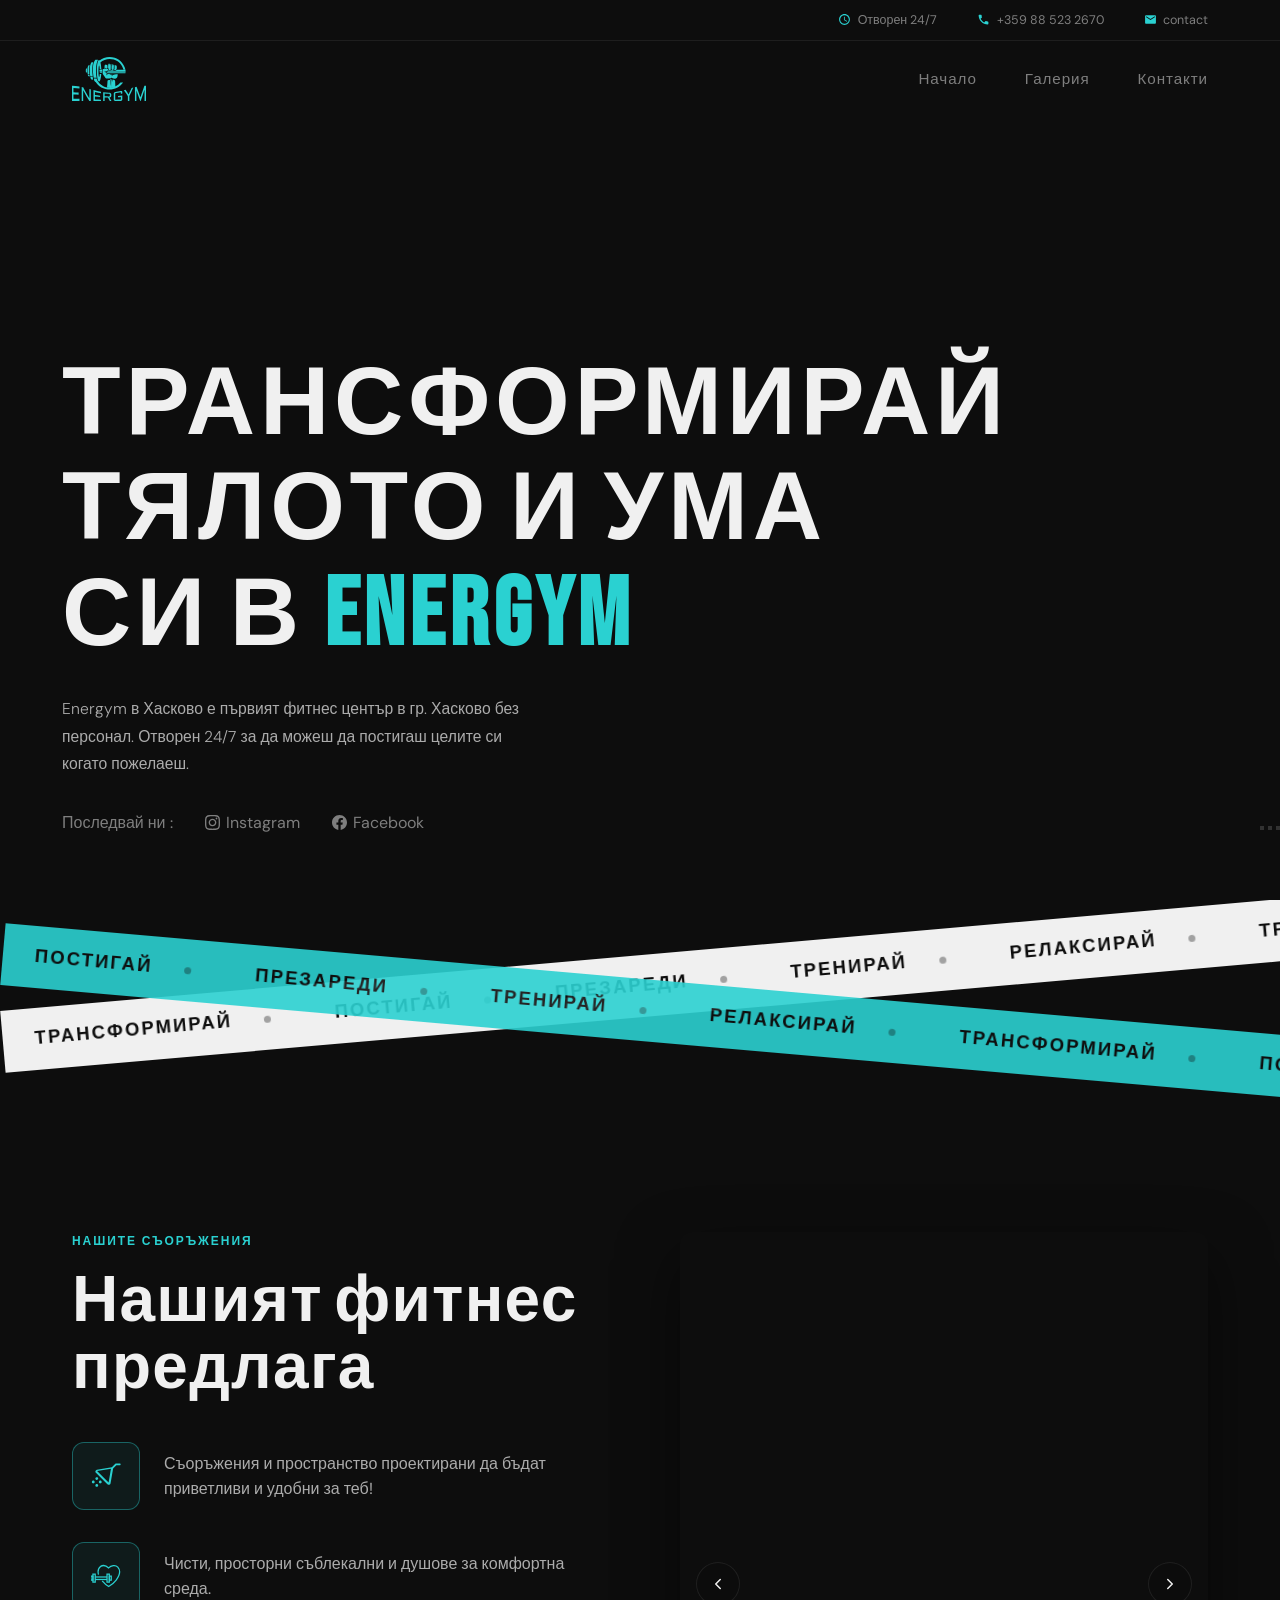
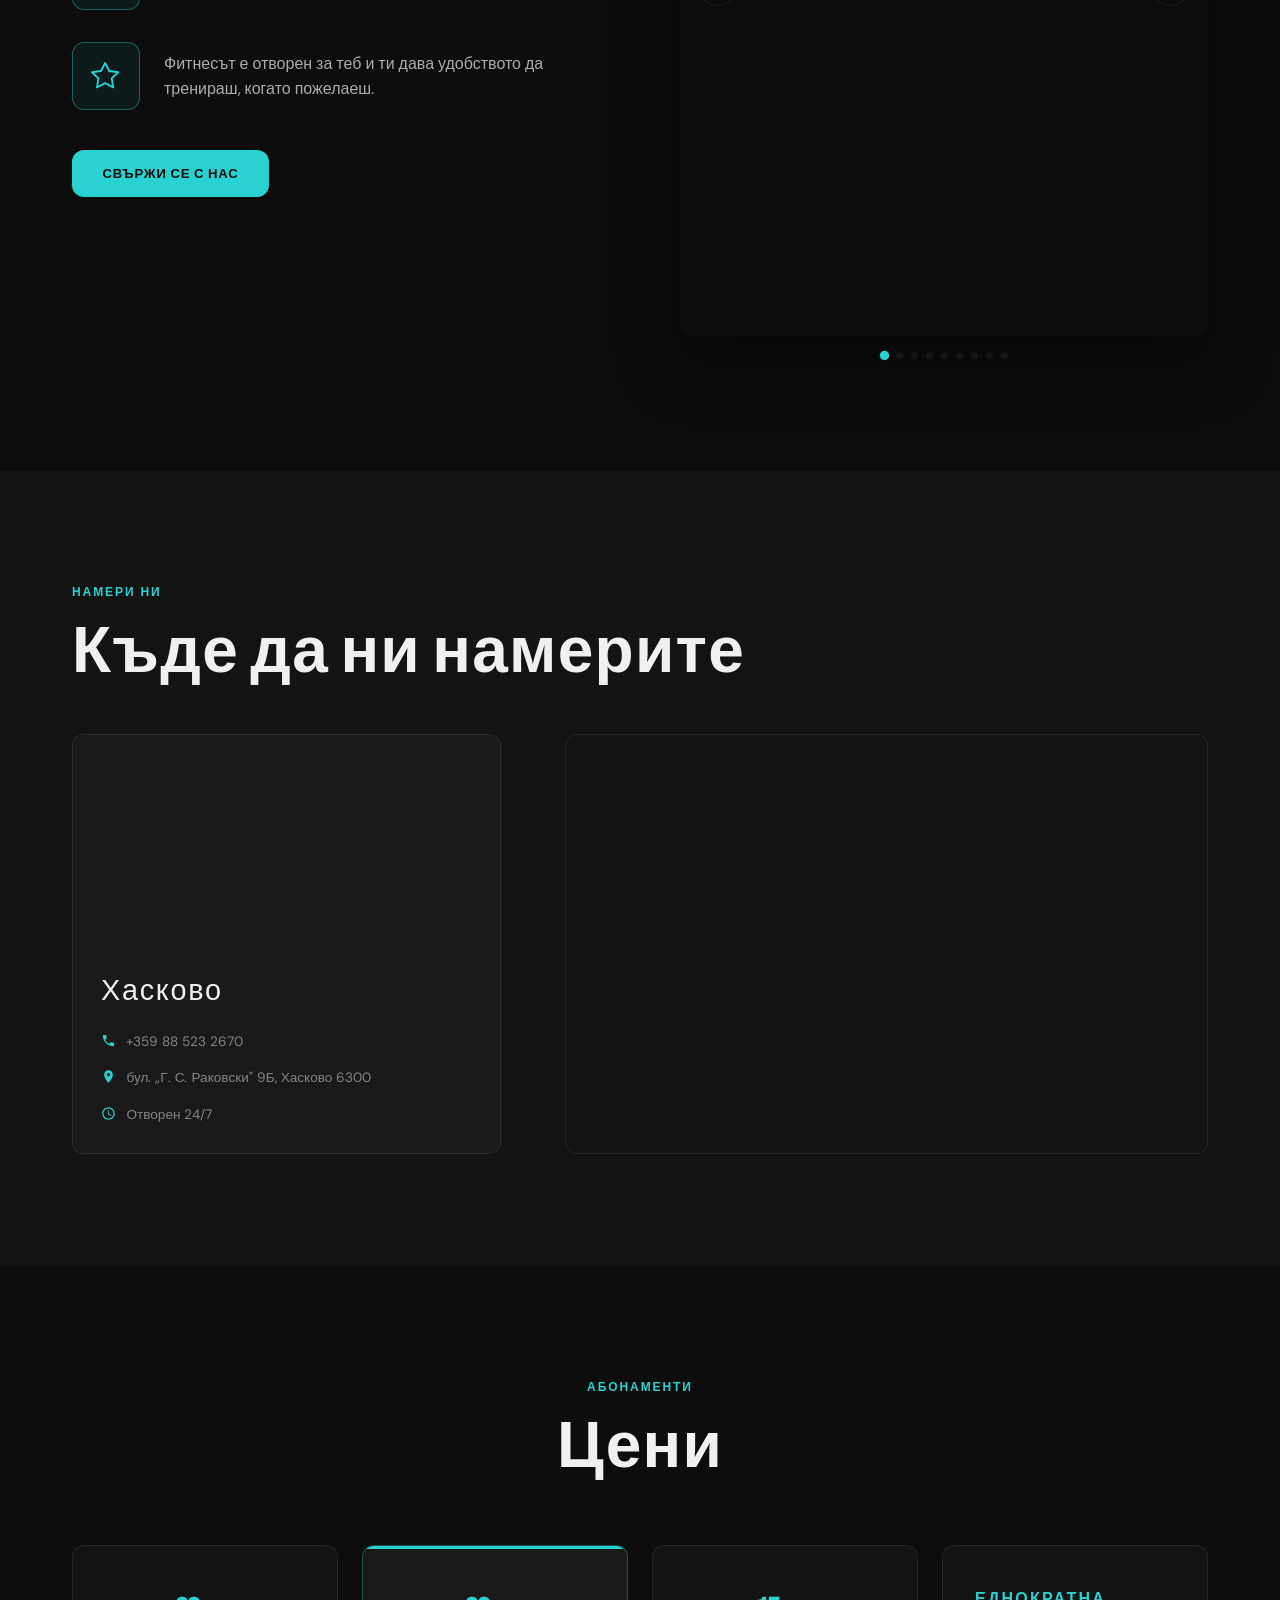
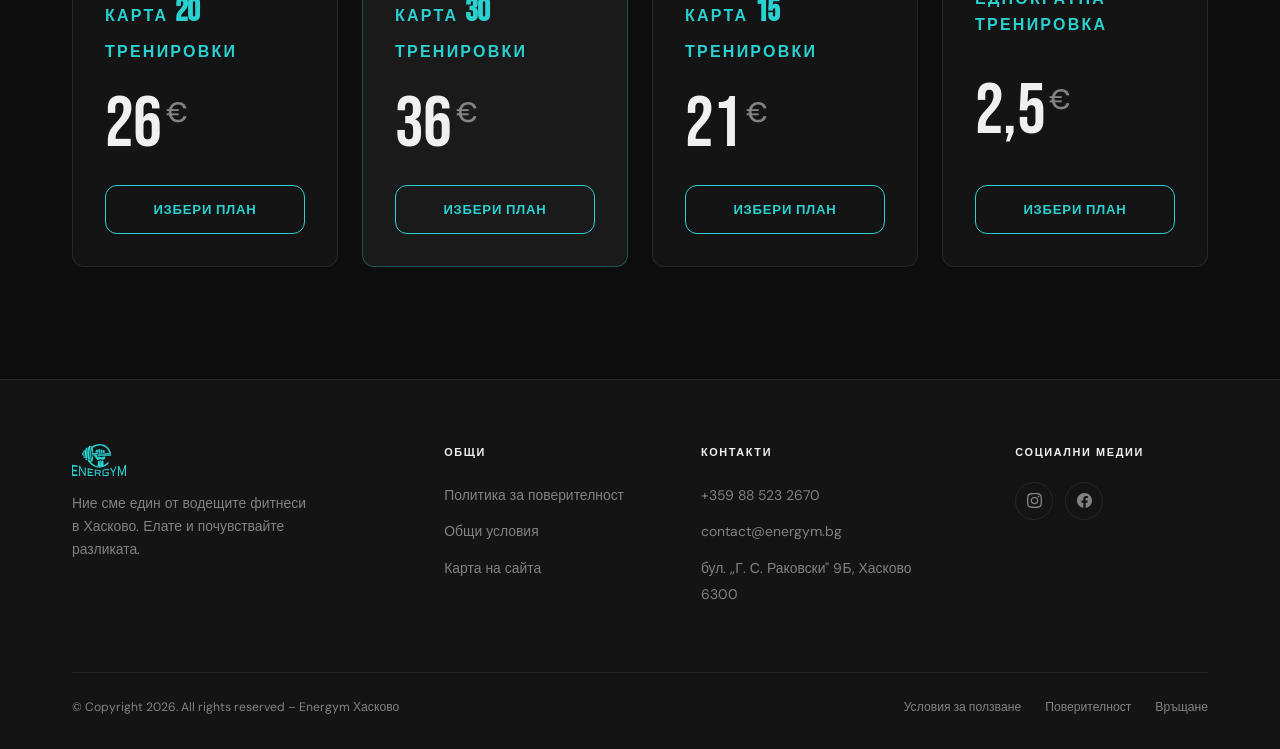
==== commit cb895289: "gallery" ====
--- a/index.html
+++ b/index.html
@@ -278,7 +278,7 @@
               </div>
             </li>
 
-            <!-- Feature 3: Staff / personal support -->
+            <!-- Feature 3: Support -->
             <li class="facility-feature reveal reveal-d4">
               <div class="facility-icon" aria-hidden="true">
                 <!-- Dumbbell + heart icon -->
@@ -303,6 +303,14 @@
               <div class="gallery-slide" aria-label="Gym photo 1"></div>
               <div class="gallery-slide" aria-label="Gym photo 2"></div>
               <div class="gallery-slide" aria-label="Gym photo 3"></div>
+              <div class="gallery-slide" aria-label="Gym photo 4"></div>
+              <div class="gallery-slide" aria-label="Gym photo 5"></div>
+              <div class="gallery-slide" aria-label="Gym photo 6"></div>
+              <div class="gallery-slide" aria-label="Gym photo 7"></div>
+              <div class="gallery-slide" aria-label="Gym photo 8"></div>
+              <div class="gallery-slide" aria-label="Gym photo 9"></div>
+
+            
             </div>
             <button class="gallery-btn gallery-btn-prev" id="gallery-prev" aria-label="Previous photo">
               <svg viewBox="0 0 24 24" aria-hidden="true"><polyline points="15 18 9 12 15 6"/></svg>
@@ -317,6 +325,13 @@
             <button class="gallery-dot active" data-index="0" aria-label="Photo 1"></button>
             <button class="gallery-dot"        data-index="1" aria-label="Photo 2"></button>
             <button class="gallery-dot"        data-index="2" aria-label="Photo 3"></button>
+            <button class="gallery-dot"        data-index="2" aria-label="Photo 4"></button>
+            <button class="gallery-dot"        data-index="2" aria-label="Photo 5"></button>
+            <button class="gallery-dot"        data-index="2" aria-label="Photo 6"></button>
+            <button class="gallery-dot"        data-index="2" aria-label="Photo 7"></button>
+            <button class="gallery-dot"        data-index="2" aria-label="Photo 8"></button>
+            <button class="gallery-dot"        data-index="2" aria-label="Photo 9"></button>
+
           </div>
         </div>
 
--- a/css/facilities.css
+++ b/css/facilities.css
@@ -94,6 +94,16 @@
 .gallery-slide:nth-child(3) {
   background-image: url('https://framerusercontent.com/images/Cs6ChWquCLMlZaReZ0uIVclyI.jpg');
 }
+.gallery-slide:nth-child(4) {
+  background-image: url('https://uzunovamihaela/energym/assets/images/Energym-cardio 2.jpg');
+}
+.gallery-slide:nth-child(5) {
+  background-image: url('https://uzunovamihaela/energym/assets/images/Energym-cardio.jpg');
+}
+.gallery-slide:nth-child(6) {
+  background-image: url('https://uzunovamihaela/energym/assets/images/Energym-core.jpg');
+}
+
 /* ---- Replace with local images:
    background-image: url('../assets/images/facility-1.jpg'); ---- */
 
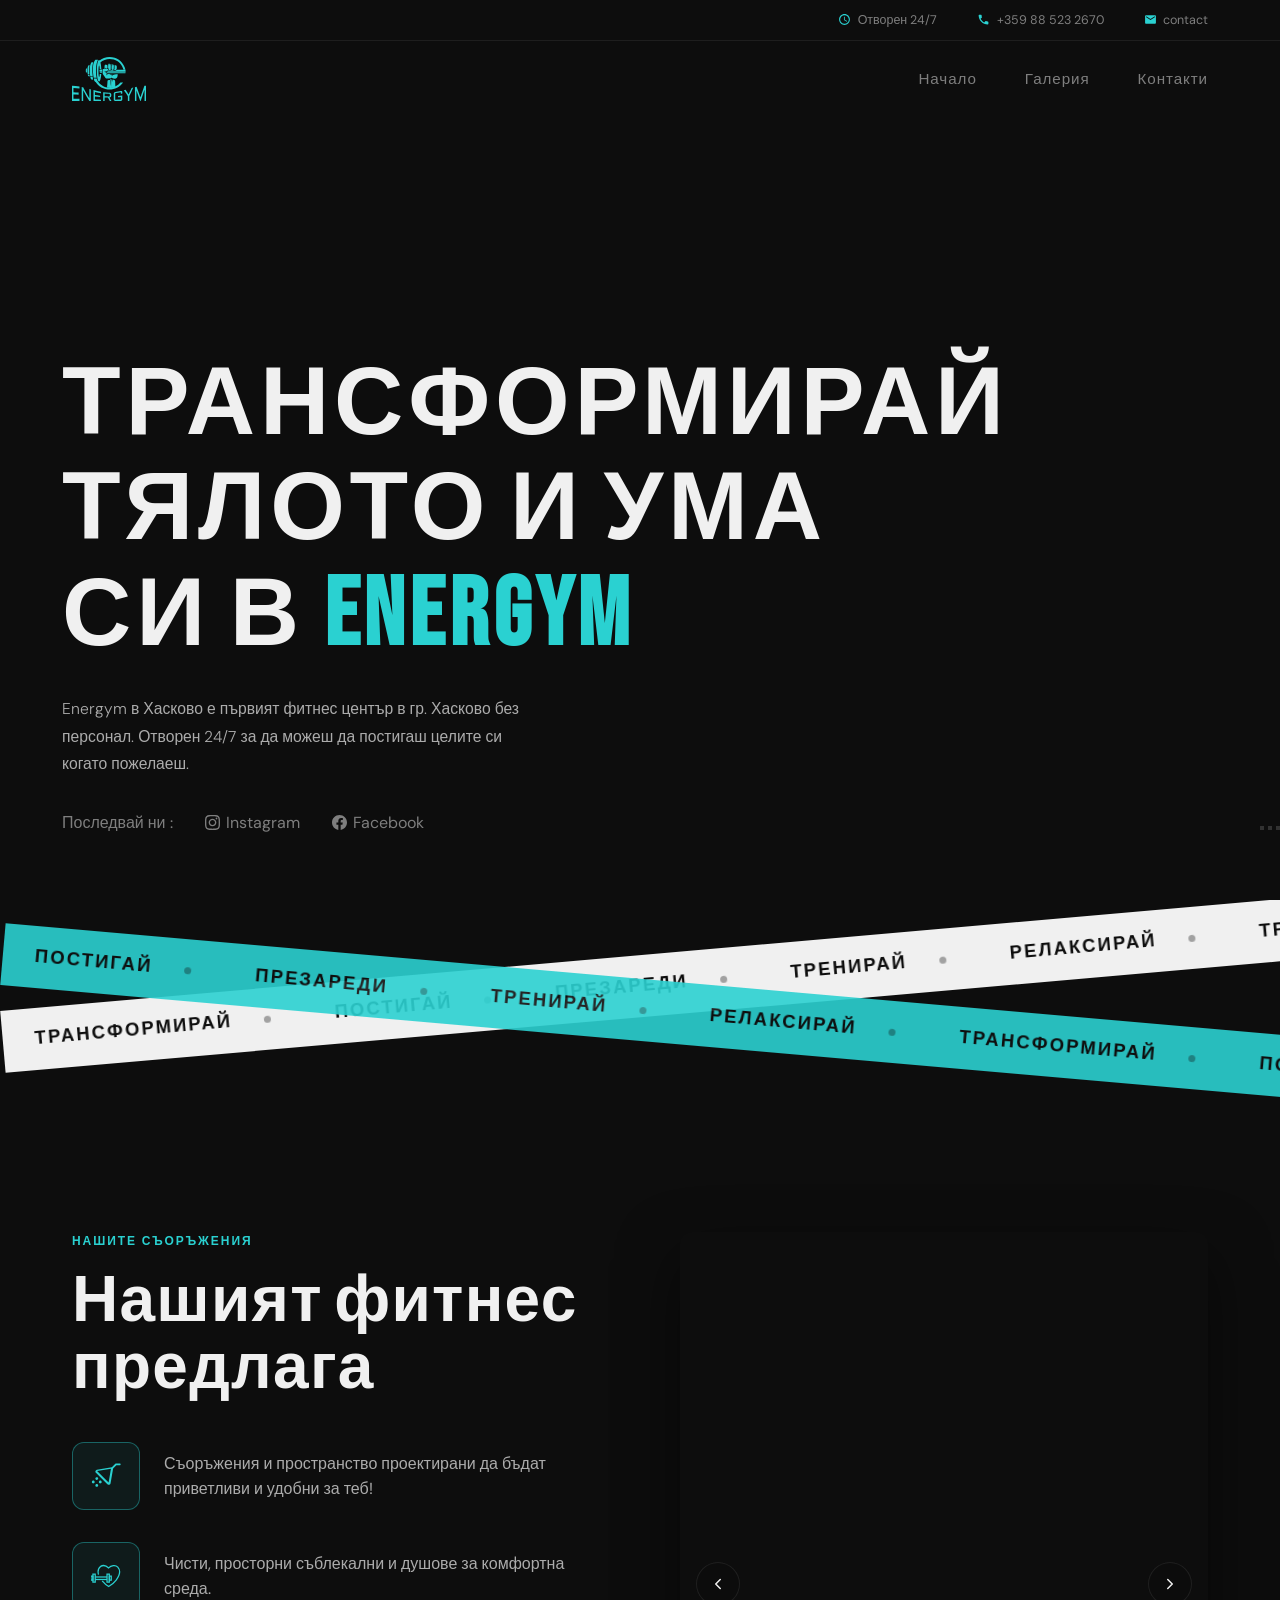
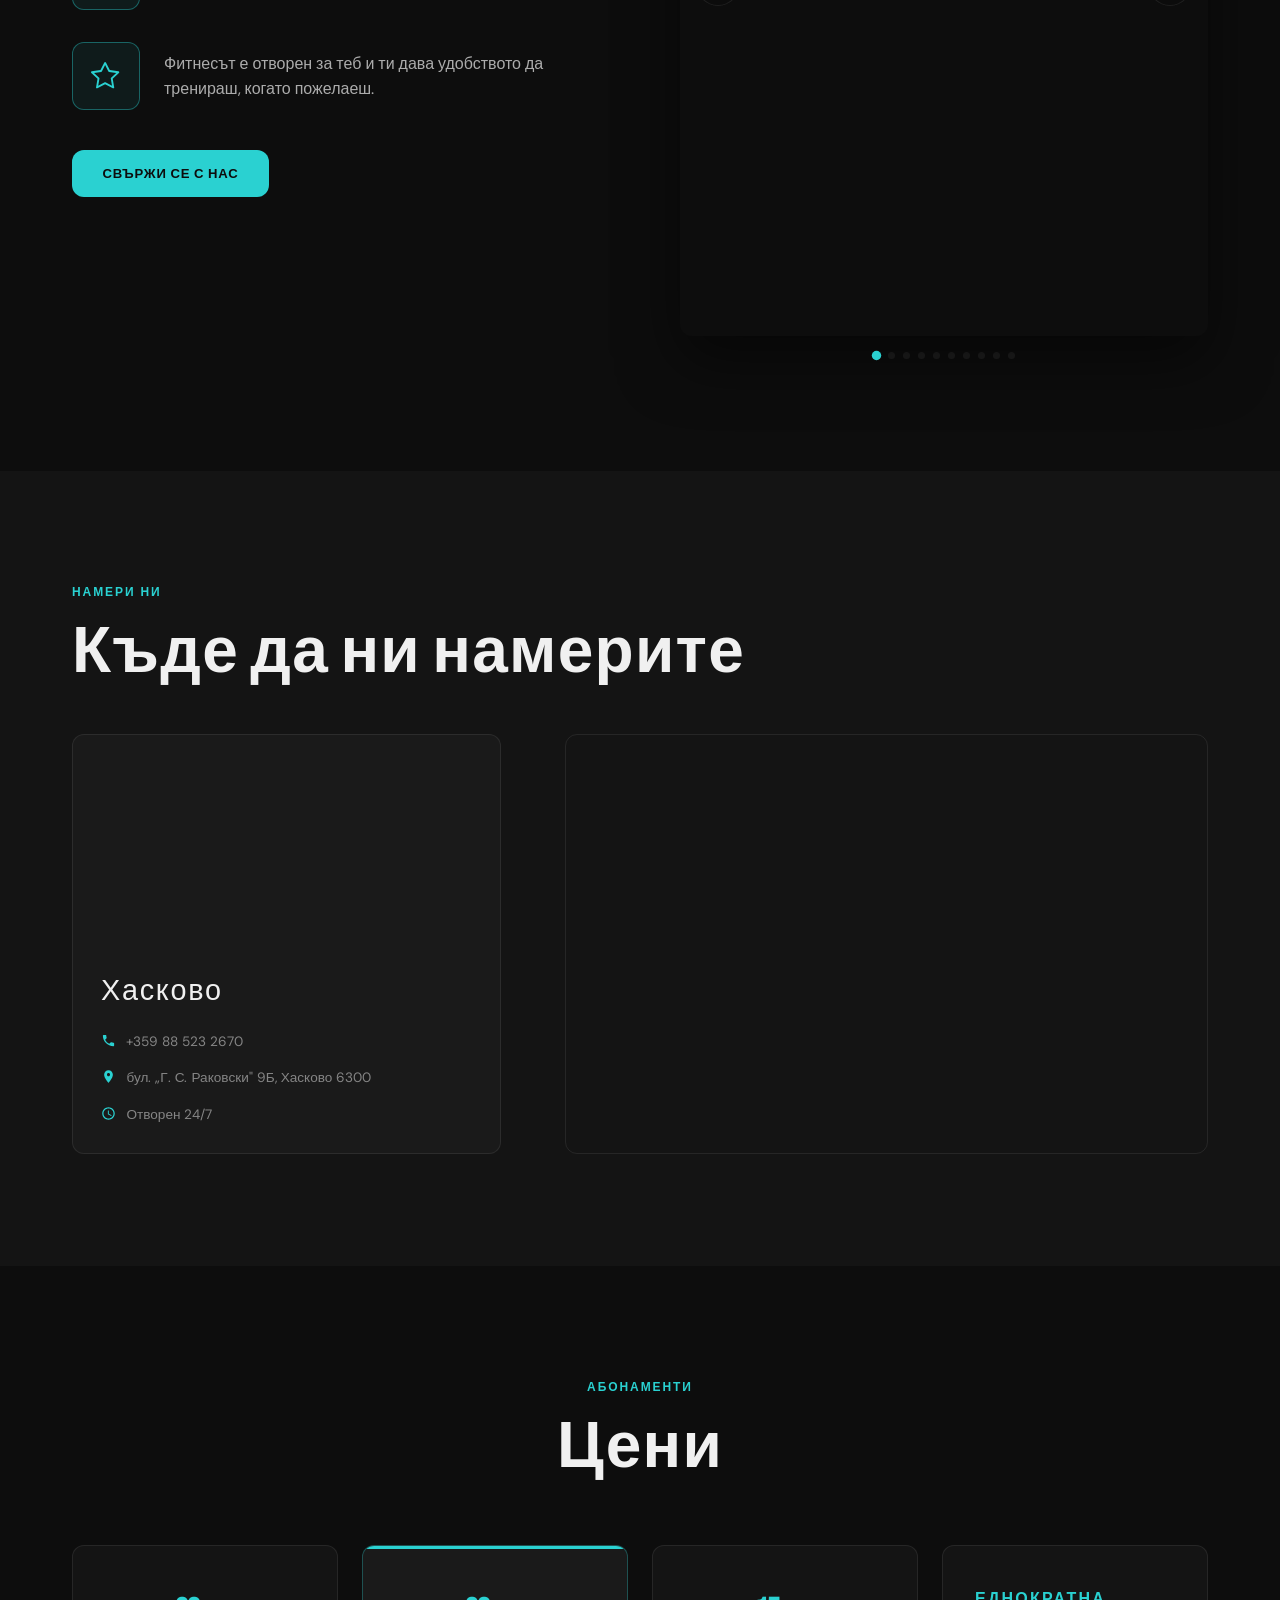
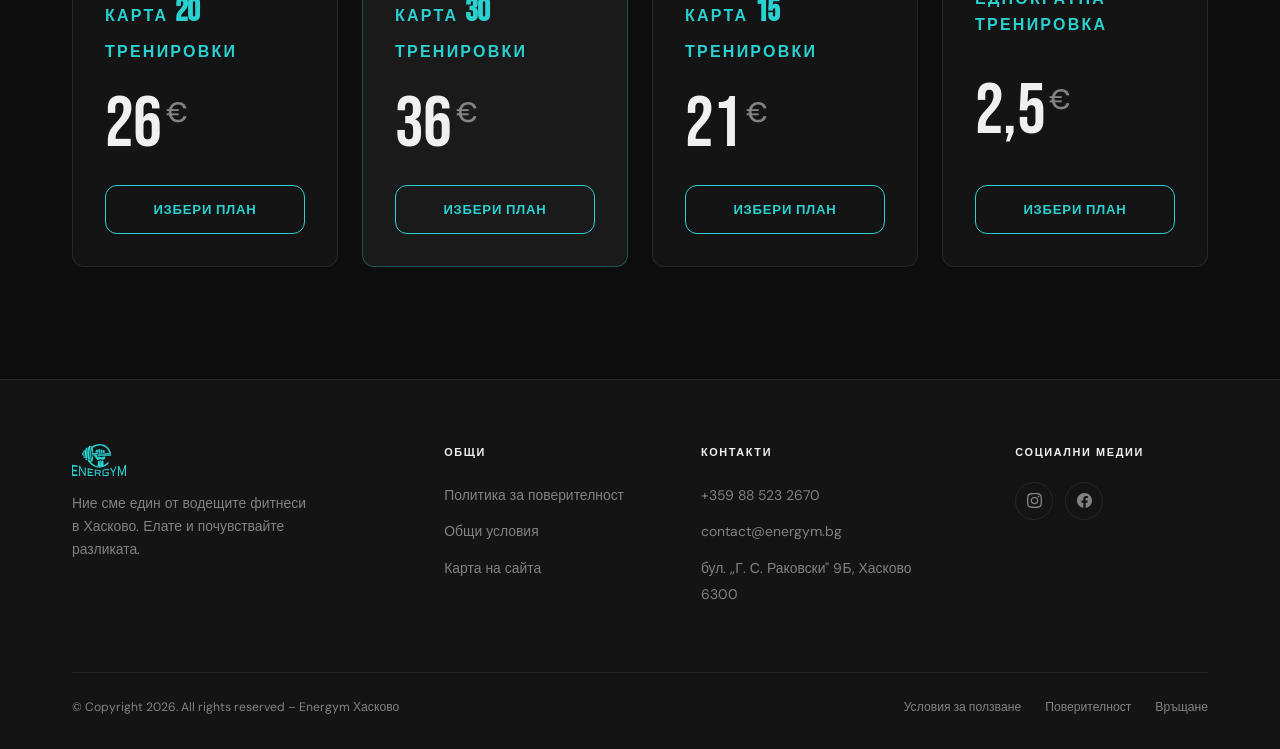
==== commit 17a3a0b0: "photos visible" ====
--- a/index.html
+++ b/index.html
@@ -325,12 +325,14 @@
             <button class="gallery-dot active" data-index="0" aria-label="Photo 1"></button>
             <button class="gallery-dot"        data-index="1" aria-label="Photo 2"></button>
             <button class="gallery-dot"        data-index="2" aria-label="Photo 3"></button>
-            <button class="gallery-dot"        data-index="2" aria-label="Photo 4"></button>
-            <button class="gallery-dot"        data-index="2" aria-label="Photo 5"></button>
-            <button class="gallery-dot"        data-index="2" aria-label="Photo 6"></button>
-            <button class="gallery-dot"        data-index="2" aria-label="Photo 7"></button>
-            <button class="gallery-dot"        data-index="2" aria-label="Photo 8"></button>
-            <button class="gallery-dot"        data-index="2" aria-label="Photo 9"></button>
+            <button class="gallery-dot"        data-index="3" aria-label="Photo 4"></button>
+            <button class="gallery-dot"        data-index="4" aria-label="Photo 5"></button>
+            <button class="gallery-dot"        data-index="5" aria-label="Photo 6"></button>
+            <button class="gallery-dot"        data-index="6" aria-label="Photo 7"></button>
+            <button class="gallery-dot"        data-index="7" aria-label="Photo 8"></button>
+            <button class="gallery-dot"        data-index="8" aria-label="Photo 9"></button>
+            <button class="gallery-dot"        data-index="9" aria-label="Photo 10"></button>
+
 
           </div>
         </div>
--- a/css/facilities.css
+++ b/css/facilities.css
@@ -95,13 +95,22 @@
   background-image: url('https://framerusercontent.com/images/Cs6ChWquCLMlZaReZ0uIVclyI.jpg');
 }
 .gallery-slide:nth-child(4) {
-  background-image: url('https://uzunovamihaela/energym/assets/images/Energym-cardio 2.jpg');
+  background-image: url('../assets/images/Energym-machines 2.jpg');
 }
 .gallery-slide:nth-child(5) {
-  background-image: url('https://uzunovamihaela/energym/assets/images/Energym-cardio.jpg');
+  background-image: url('../assets/images/Energym-spaces.jpg');
 }
 .gallery-slide:nth-child(6) {
-  background-image: url('https://uzunovamihaela/energym/assets/images/Energym-core.jpg');
+  background-image: url('../assets/images/Energym-core.jpg');
+}
+.gallery-slide:nth-child(7) {
+  background-image: url('../assets/images/Energym-cardio.jpg');
+}
+.gallery-slide:nth-child(8) {
+  background-image: url('../assets/images/Energym-machines 3.jpg');
+}
+.gallery-slide:nth-child(9) {
+  background-image: url('../assets/images/Energym-weights.jpg');
 }
 
 /* ---- Replace with local images:
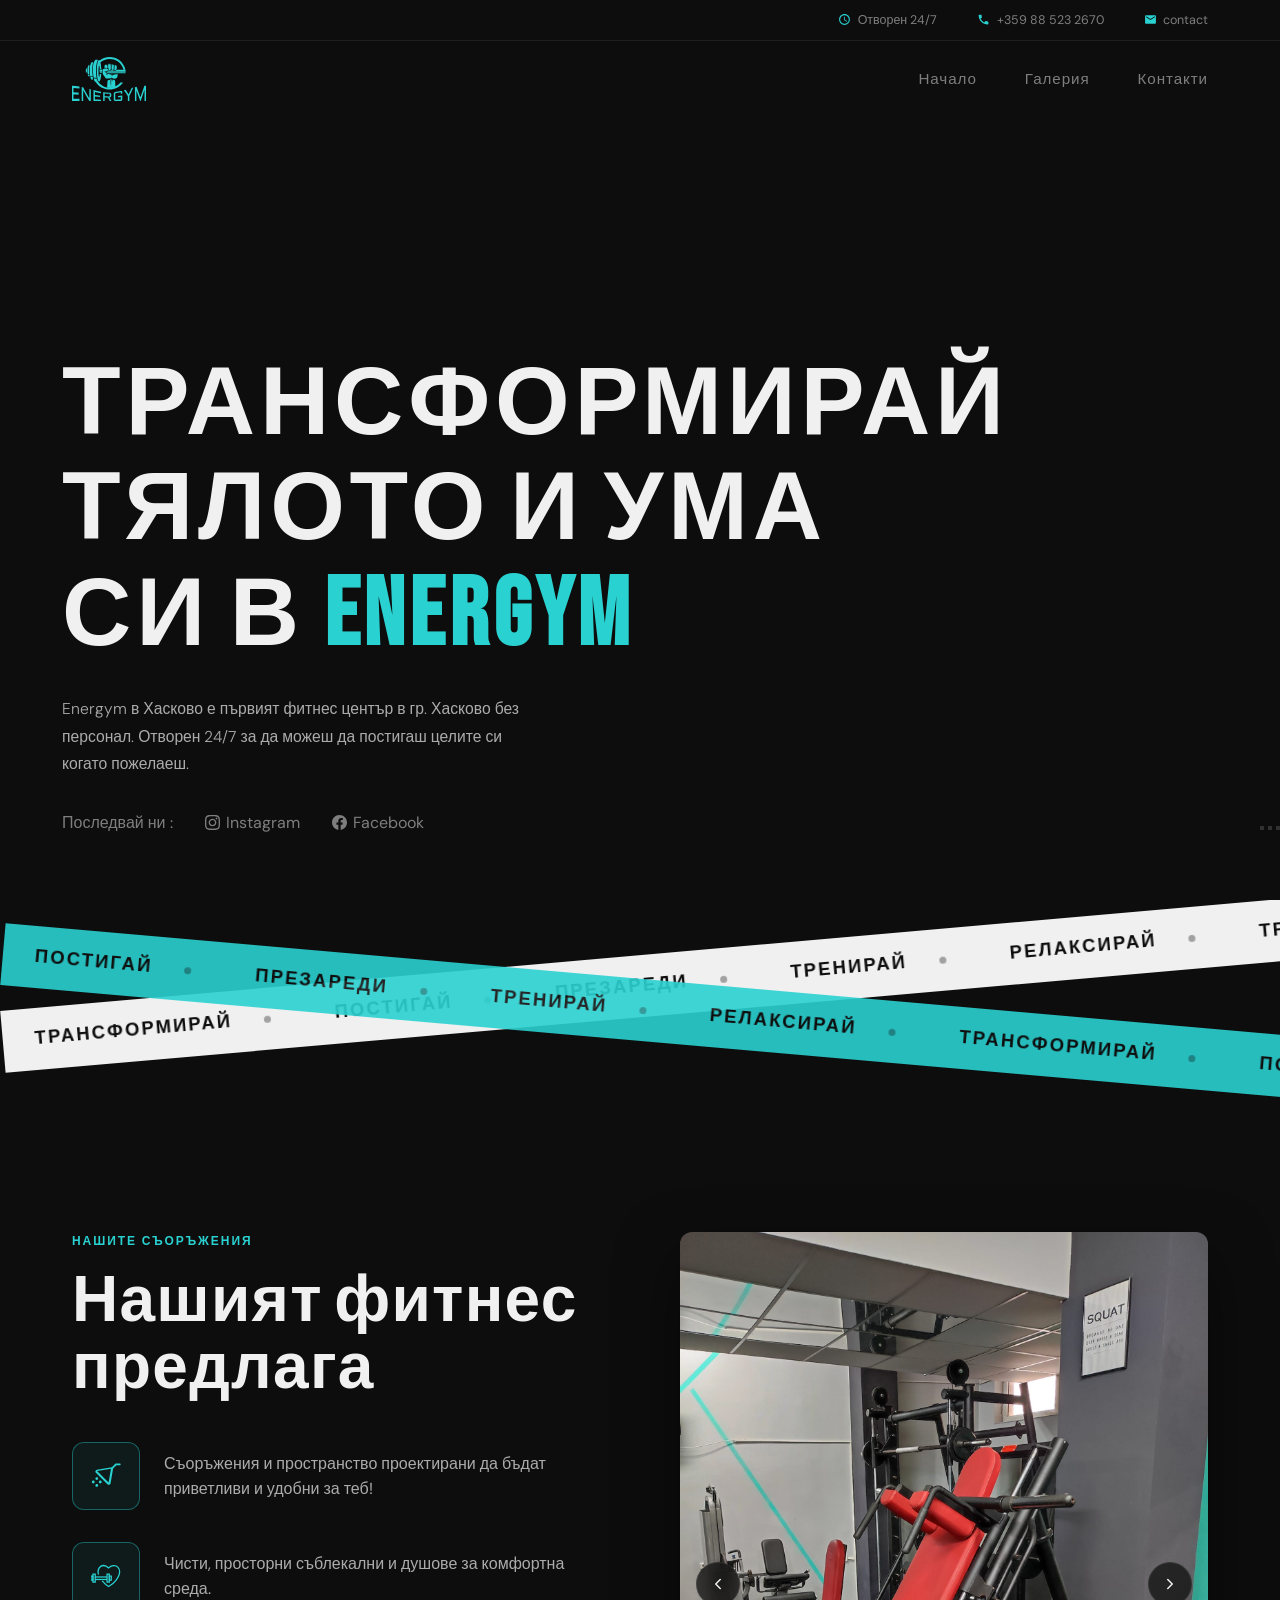
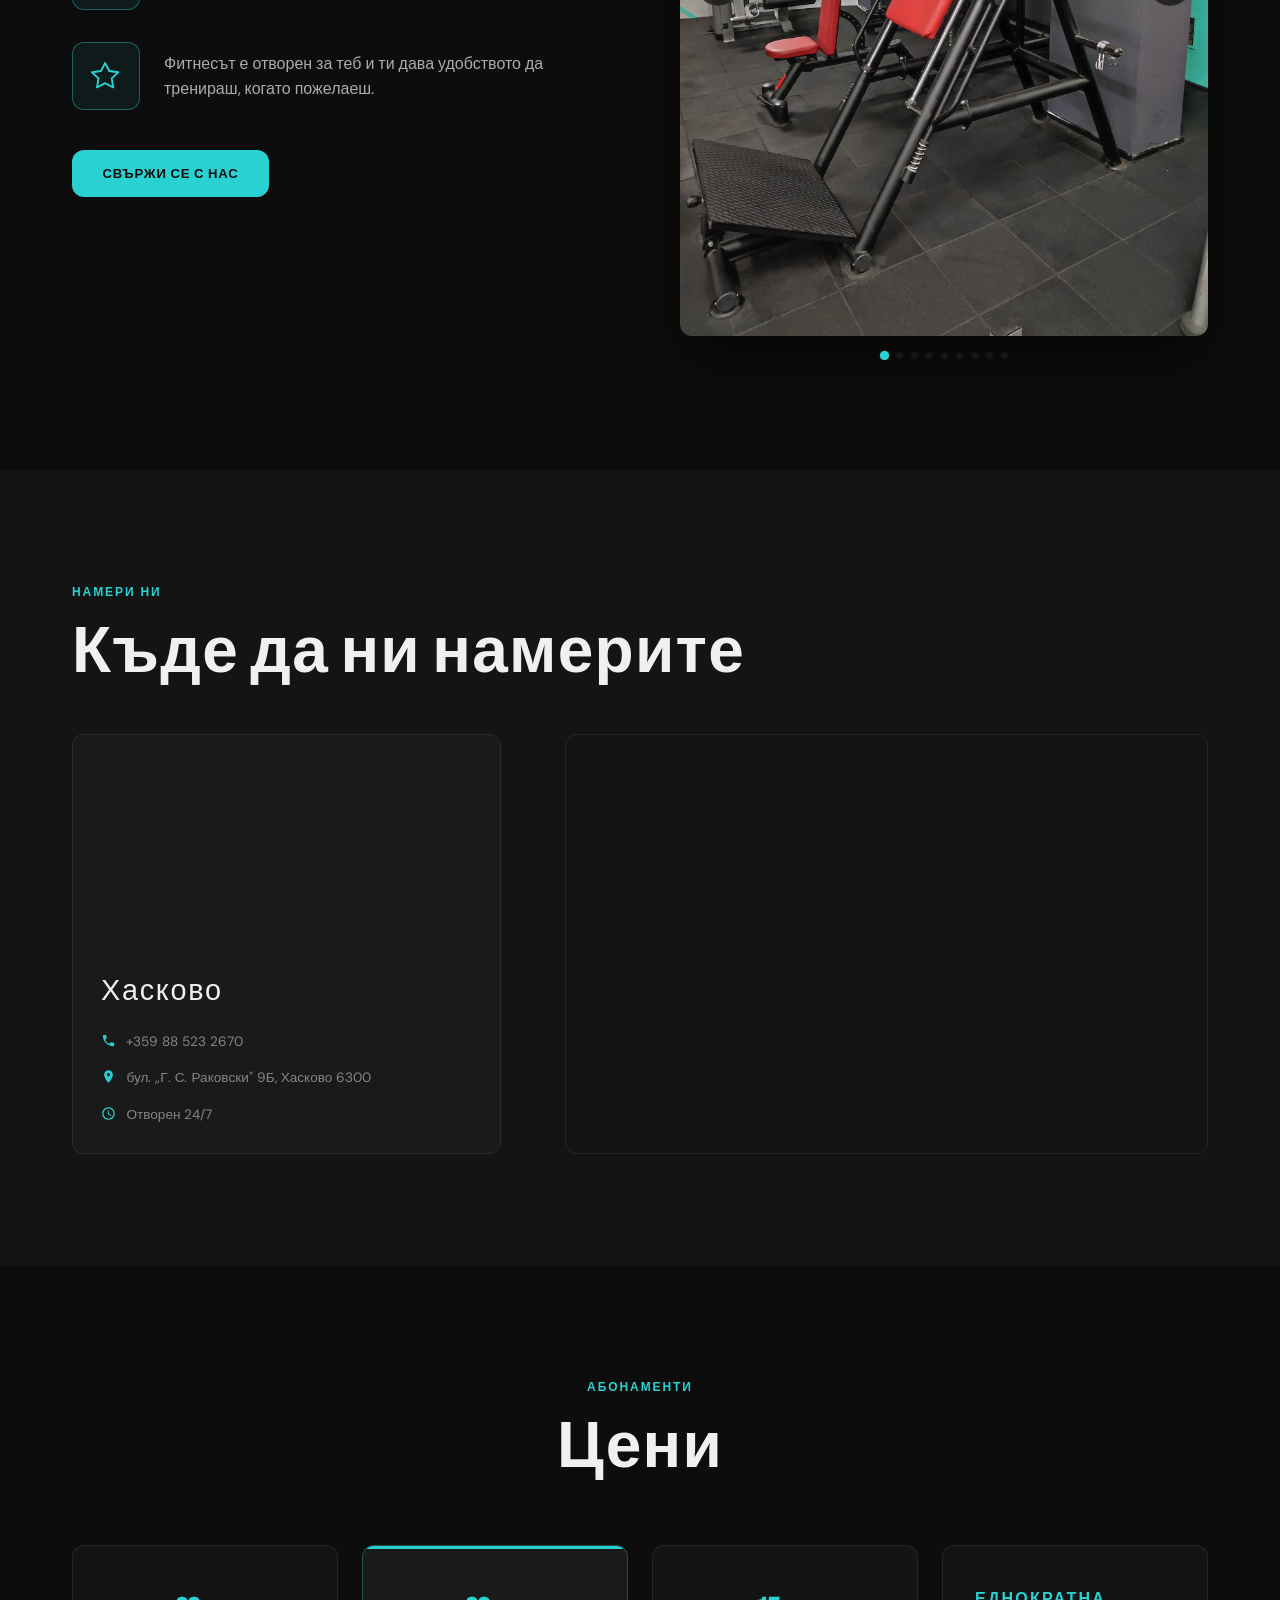
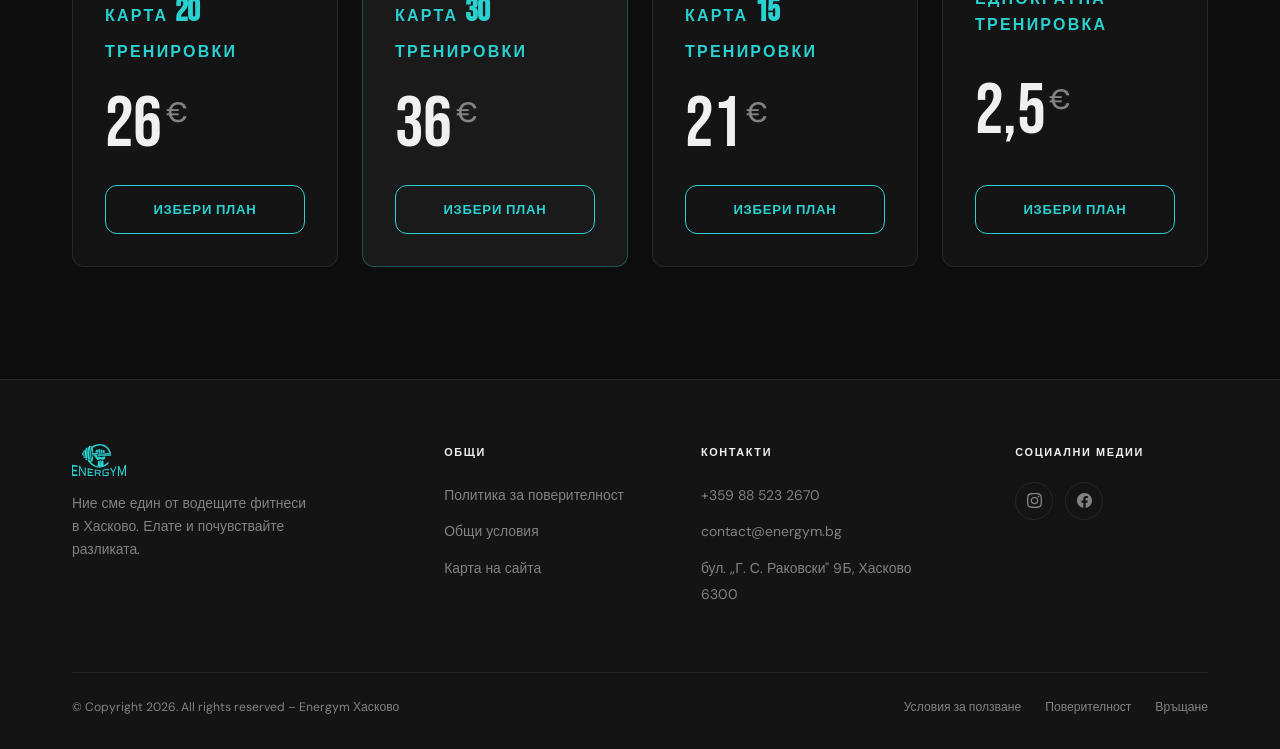
==== commit 55d08197: "phtoos" ====
--- a/index.html
+++ b/index.html
@@ -331,8 +331,6 @@
             <button class="gallery-dot"        data-index="6" aria-label="Photo 7"></button>
             <button class="gallery-dot"        data-index="7" aria-label="Photo 8"></button>
             <button class="gallery-dot"        data-index="8" aria-label="Photo 9"></button>
-            <button class="gallery-dot"        data-index="9" aria-label="Photo 10"></button>
-
 
           </div>
         </div>
--- a/css/facilities.css
+++ b/css/facilities.css
@@ -86,16 +86,18 @@
   flex-shrink: 0;
 }
 .gallery-slide:nth-child(1) {
-  background-image: url('https://framerusercontent.com/images/imcVa9gFIQIkK0mpX6resYrD0.jpg');
+  background-image: url('../assets/images/Energym-machines.jpg');
 }
 .gallery-slide:nth-child(2) {
-  background-image: url('https://framerusercontent.com/images/4ImcSU60M7zOXLLQpVuWPXVw5dY.jpg');
-}
+  background-image: url('../assets/images/Energym-cardio\ 2.jpg'); 
+}
+
 .gallery-slide:nth-child(3) {
-  background-image: url('https://framerusercontent.com/images/Cs6ChWquCLMlZaReZ0uIVclyI.jpg');
-}
+  background-image: url('../assets/images/Energym-bench.jpg');
+}
+
 .gallery-slide:nth-child(4) {
-  background-image: url('../assets/images/Energym-machines 2.jpg');
+  background-image: url('../assets/images/Energym-machines\ 2.jpg');
 }
 .gallery-slide:nth-child(5) {
   background-image: url('../assets/images/Energym-spaces.jpg');
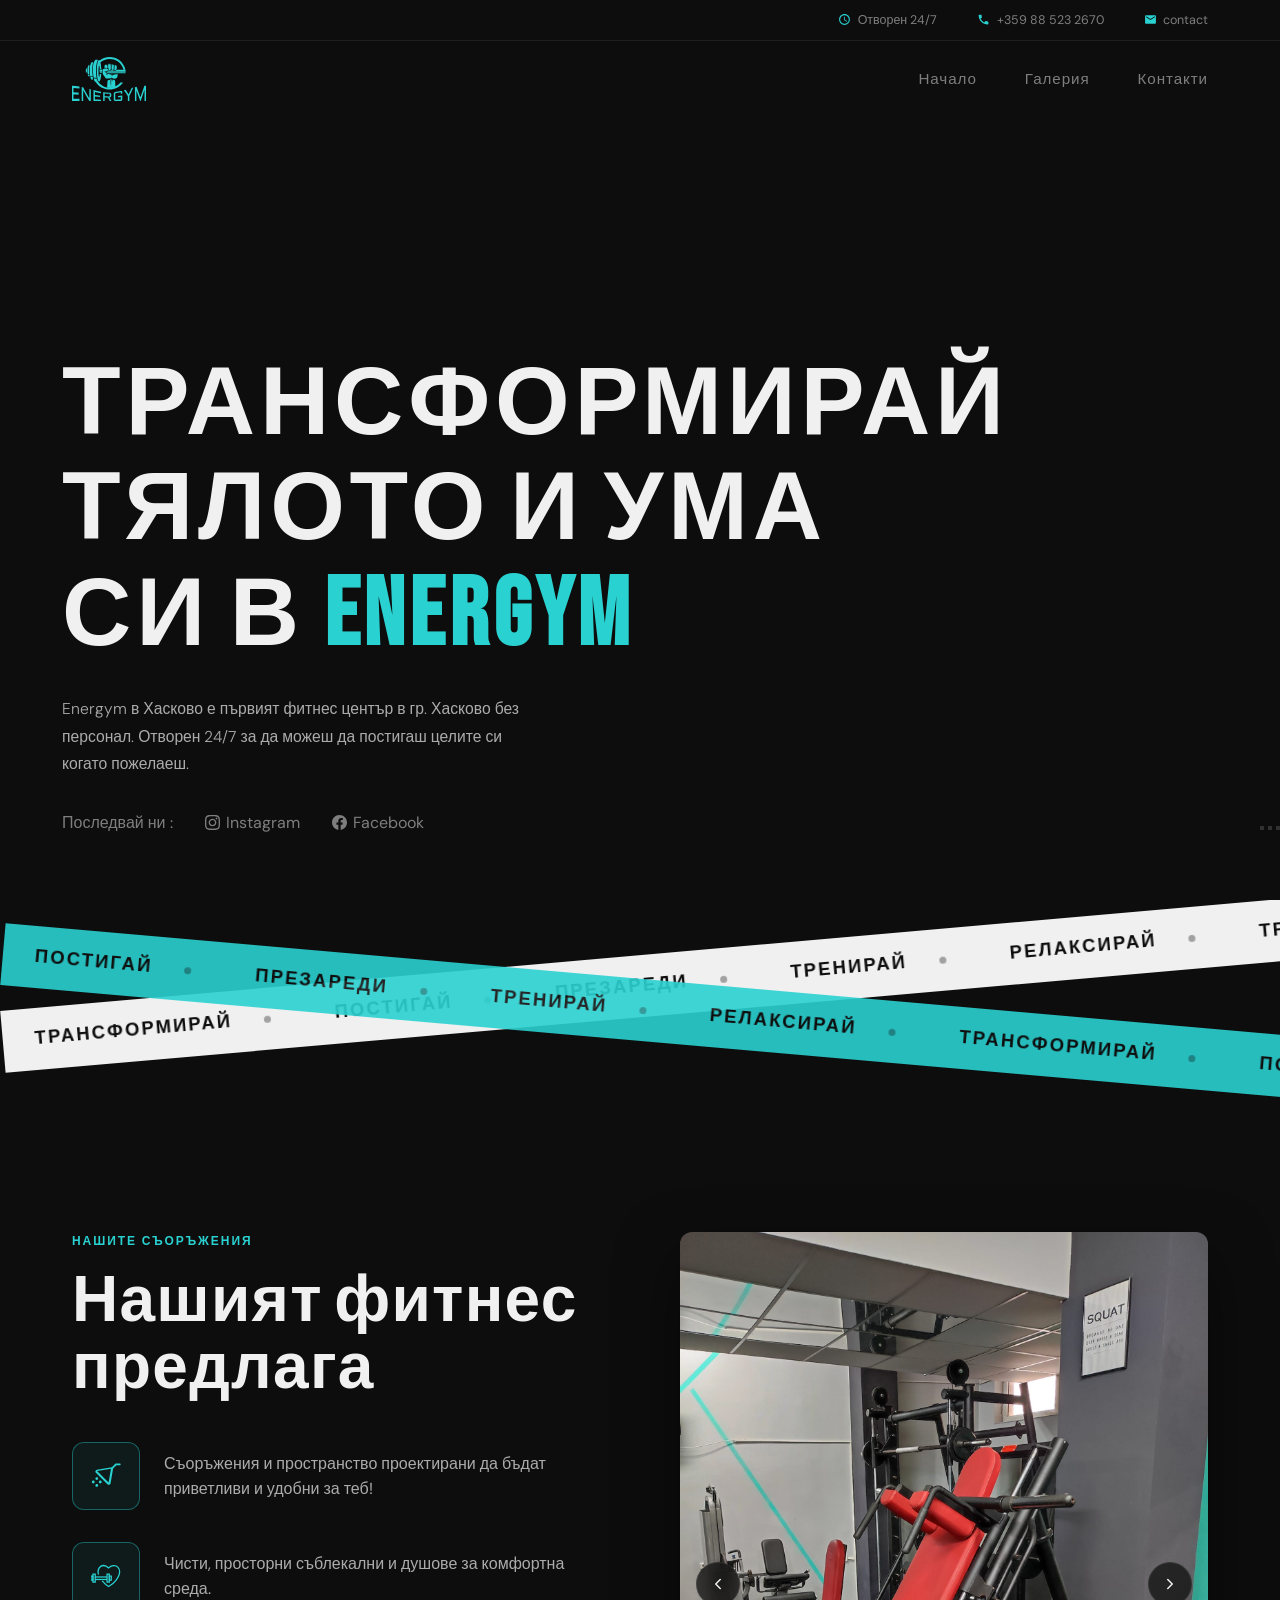
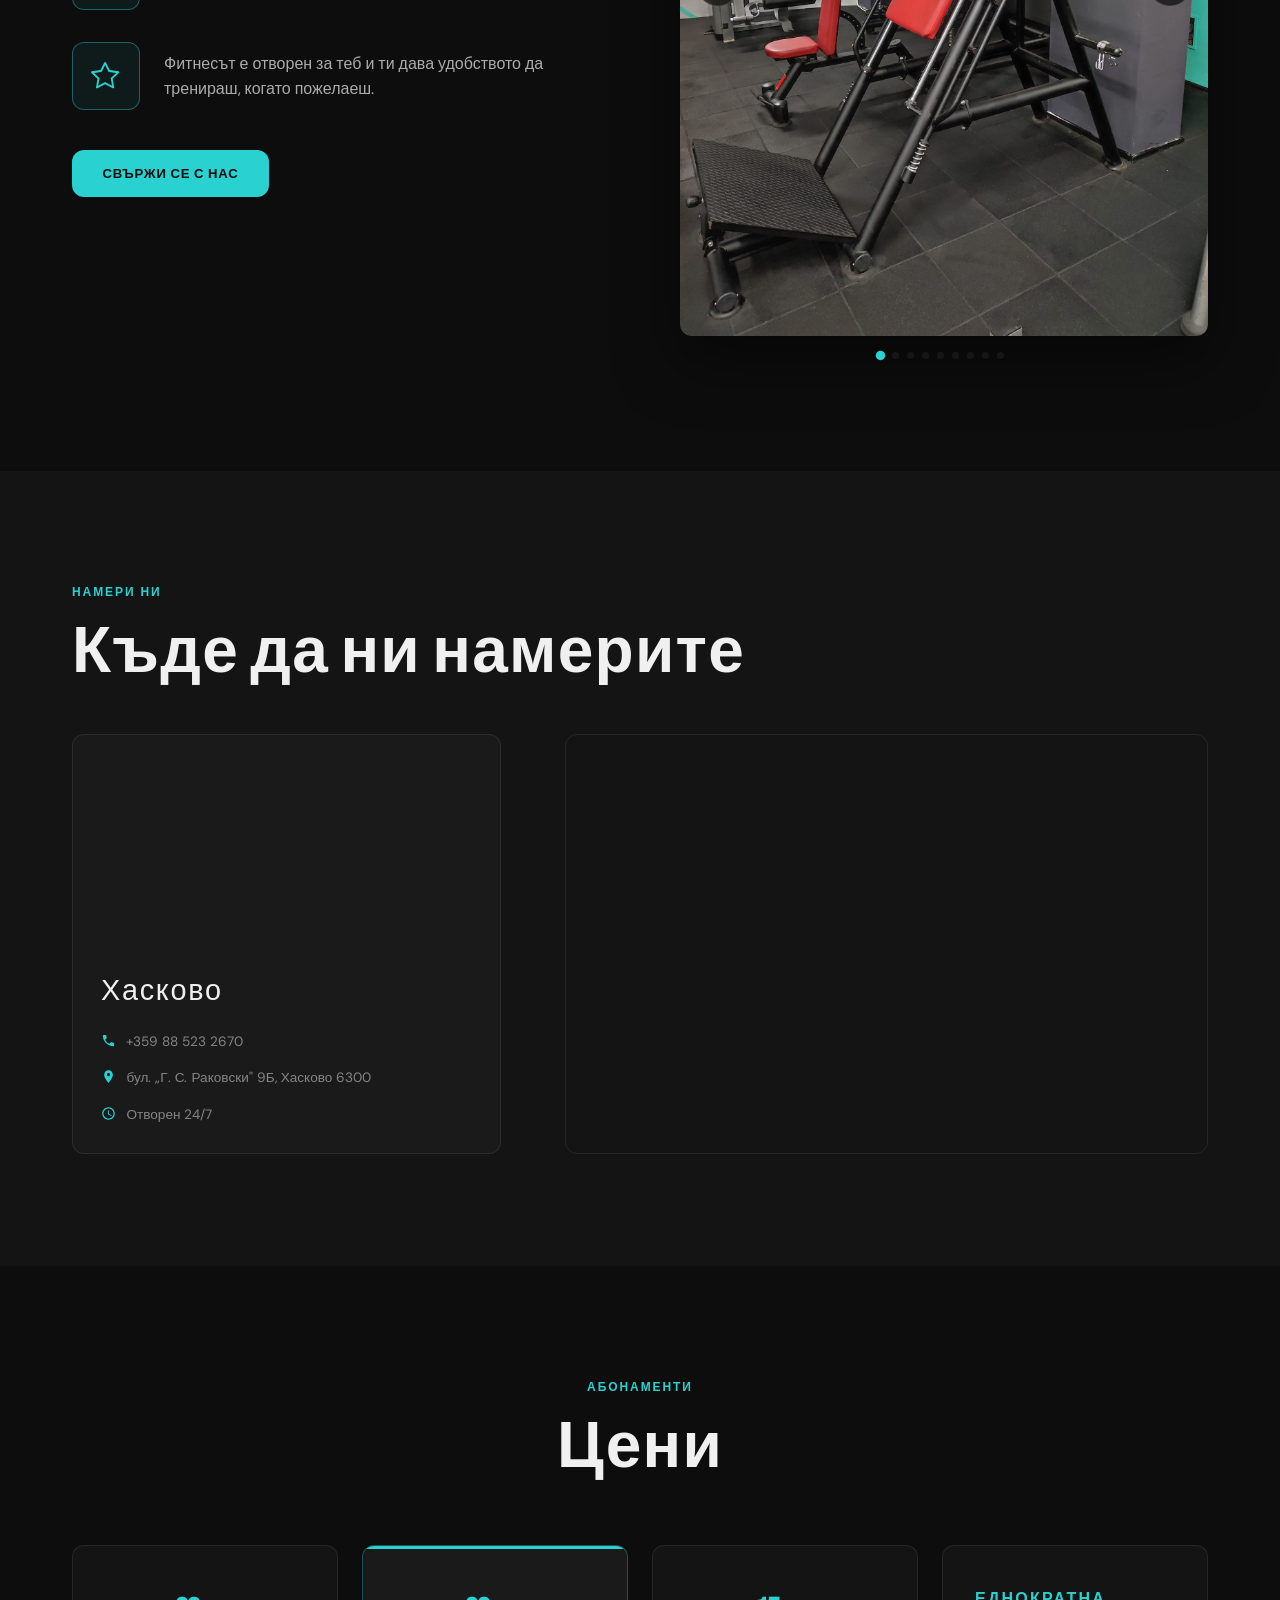
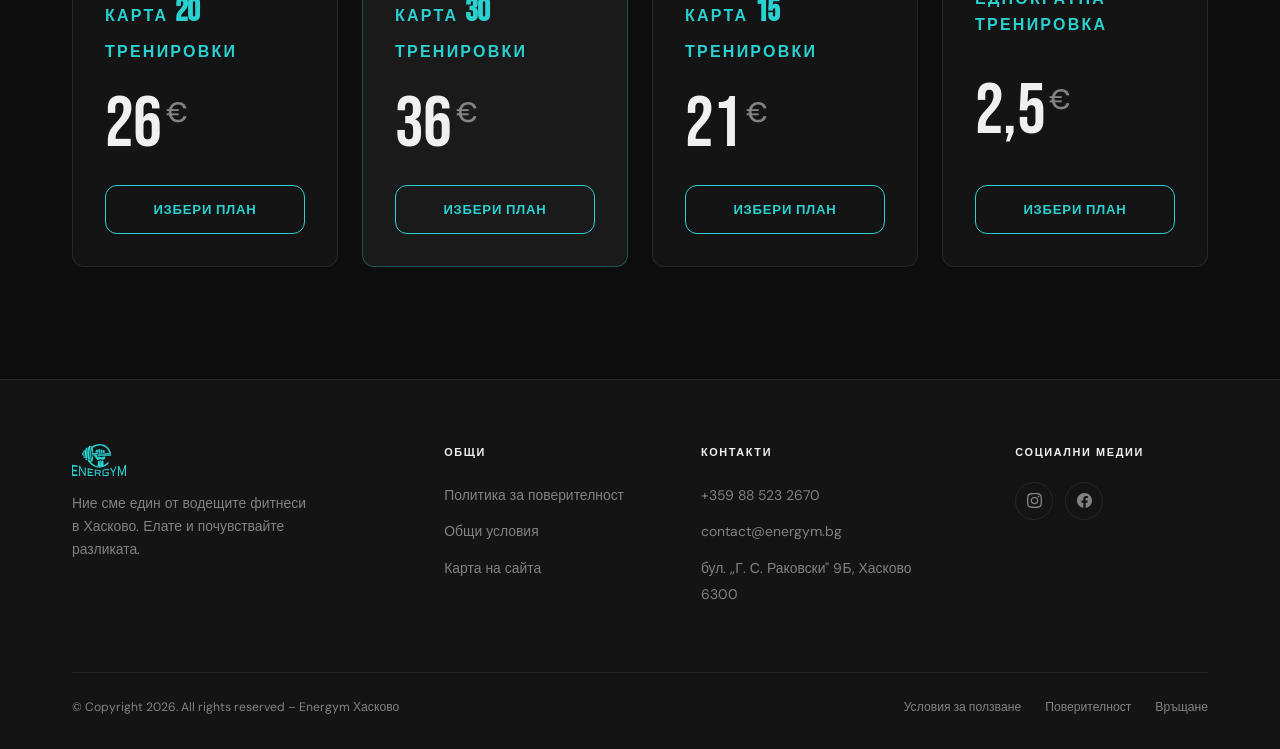
==== commit 8a7b1e95: "gallery" ====
--- a/index.html
+++ b/index.html
@@ -331,7 +331,7 @@
             <button class="gallery-dot"        data-index="6" aria-label="Photo 7"></button>
             <button class="gallery-dot"        data-index="7" aria-label="Photo 8"></button>
             <button class="gallery-dot"        data-index="8" aria-label="Photo 9"></button>
-
+<div></div>
           </div>
         </div>
 
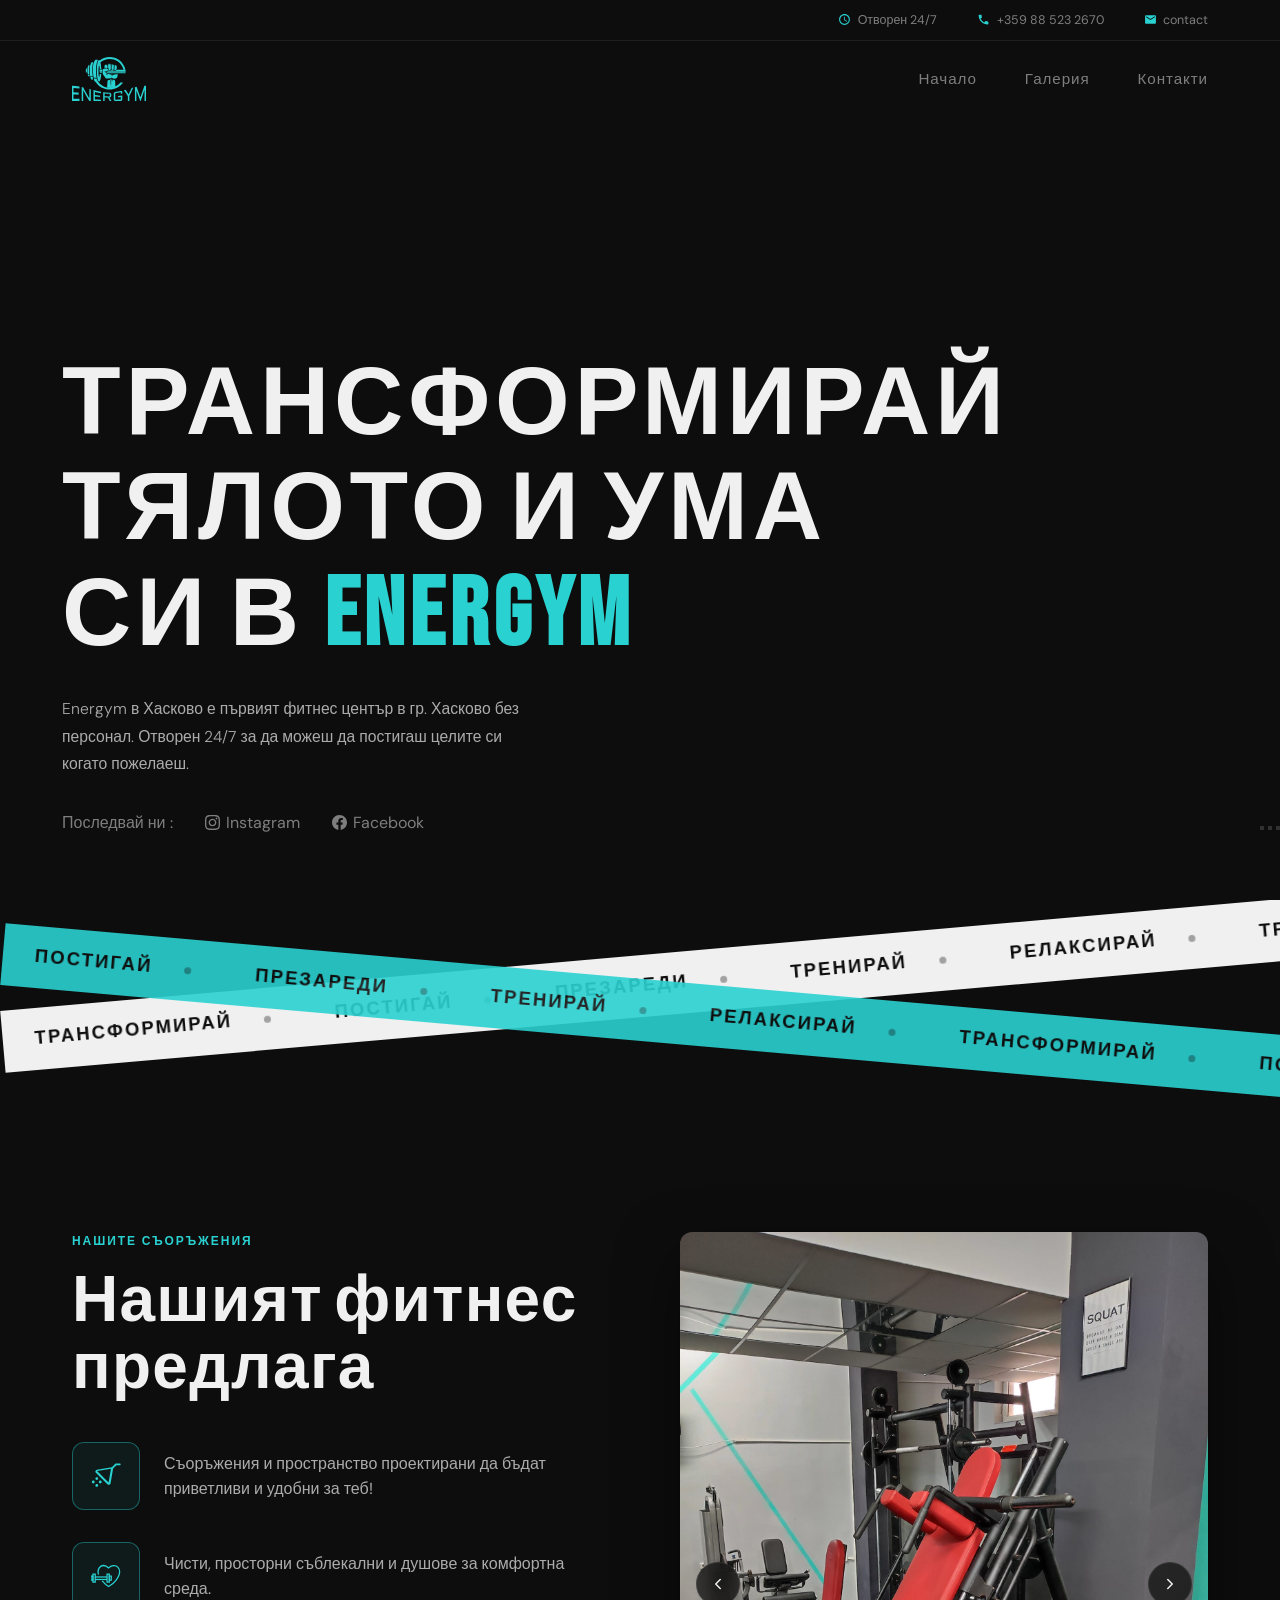
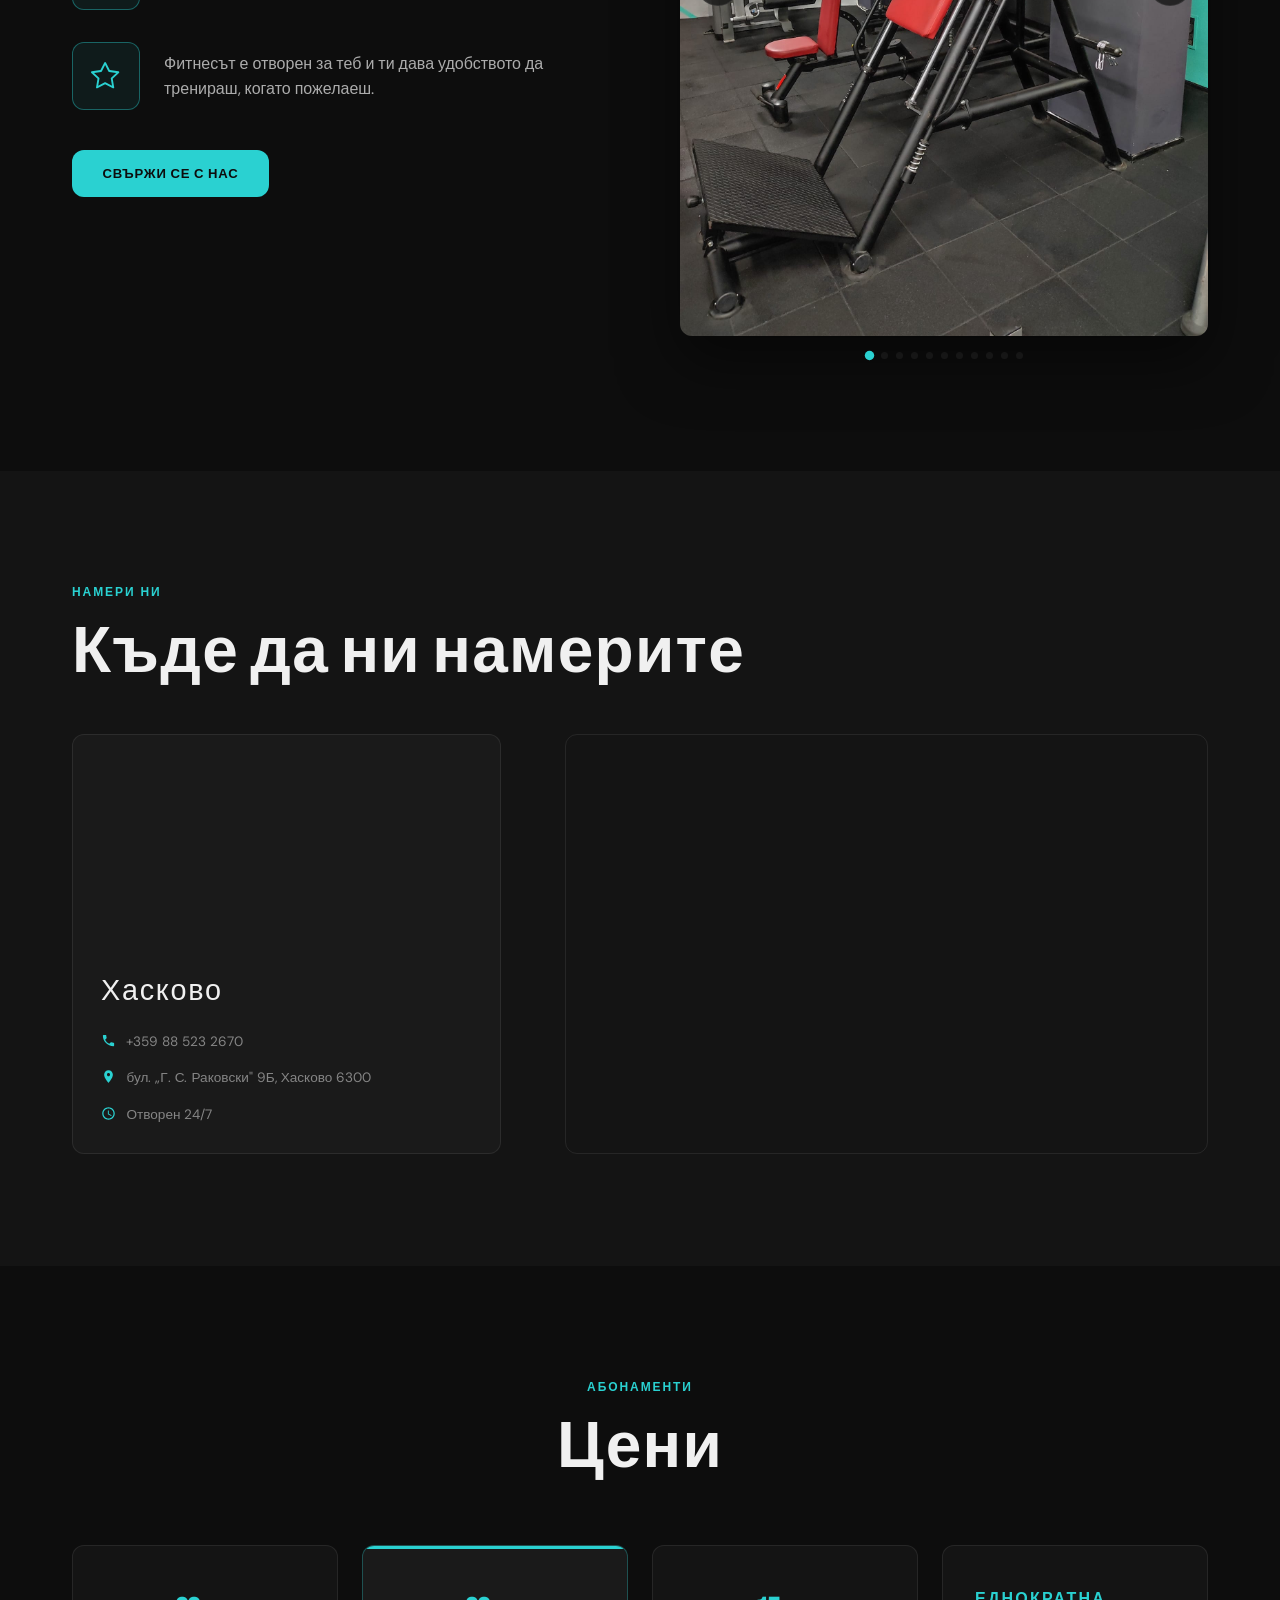
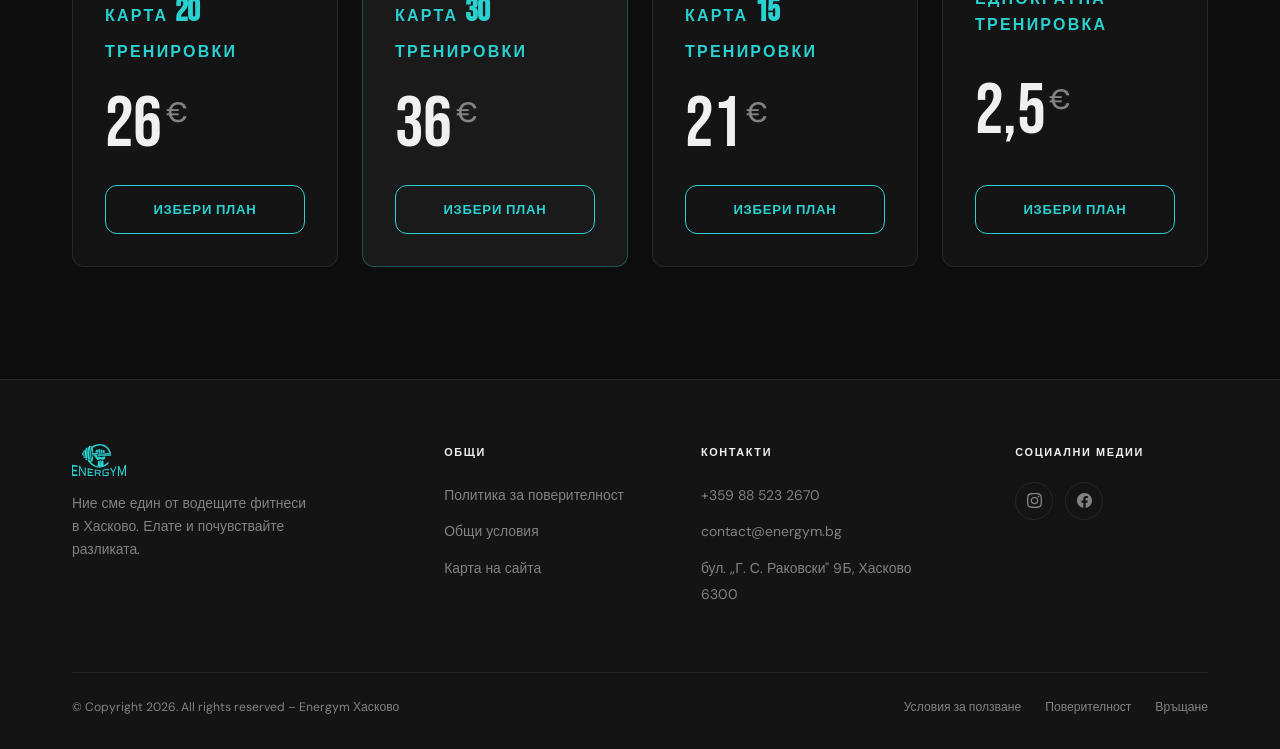
==== commit 3a56ed7b: "more photos and gallery" ====
--- a/index.html
+++ b/index.html
@@ -309,7 +309,8 @@
               <div class="gallery-slide" aria-label="Gym photo 7"></div>
               <div class="gallery-slide" aria-label="Gym photo 8"></div>
               <div class="gallery-slide" aria-label="Gym photo 9"></div>
-
+              <div class="gallery-slide" aria-label="Gym photo 10"></div>
+              <div class="gallery-slide" aria-label="Gym photo 11"></div>
             
             </div>
             <button class="gallery-btn gallery-btn-prev" id="gallery-prev" aria-label="Previous photo">
@@ -331,7 +332,9 @@
             <button class="gallery-dot"        data-index="6" aria-label="Photo 7"></button>
             <button class="gallery-dot"        data-index="7" aria-label="Photo 8"></button>
             <button class="gallery-dot"        data-index="8" aria-label="Photo 9"></button>
-<div></div>
+            <button class="gallery-dot"        data-index="8" aria-label="Photo 10"></button>
+            <button class="gallery-dot"        data-index="8" aria-label="Photo 11"></button>
+
           </div>
         </div>
 
--- a/css/facilities.css
+++ b/css/facilities.css
@@ -93,7 +93,7 @@
 }
 
 .gallery-slide:nth-child(3) {
-  background-image: url('../assets/images/Energym-bench.jpg');
+  background-image: url('../assets/images/machines\ layout.jpg');
 }
 
 .gallery-slide:nth-child(4) {
@@ -103,7 +103,7 @@
   background-image: url('../assets/images/Energym-spaces.jpg');
 }
 .gallery-slide:nth-child(6) {
-  background-image: url('../assets/images/Energym-core.jpg');
+  background-image: url('../assets/images/leg\ curl.jpg');
 }
 .gallery-slide:nth-child(7) {
   background-image: url('../assets/images/Energym-cardio.jpg');
@@ -113,6 +113,12 @@
 }
 .gallery-slide:nth-child(9) {
   background-image: url('../assets/images/Energym-weights.jpg');
+}
+.gallery-slide:nth-child(10) {
+  background-image: url('../assets/images/machines\ for\ upper\ body.jpg');
+}
+.gallery-slide:nth-child(11) {
+  background-image: url('../assets/images/back\ and\ upper.jpg');
 }
 
 /* ---- Replace with local images:
